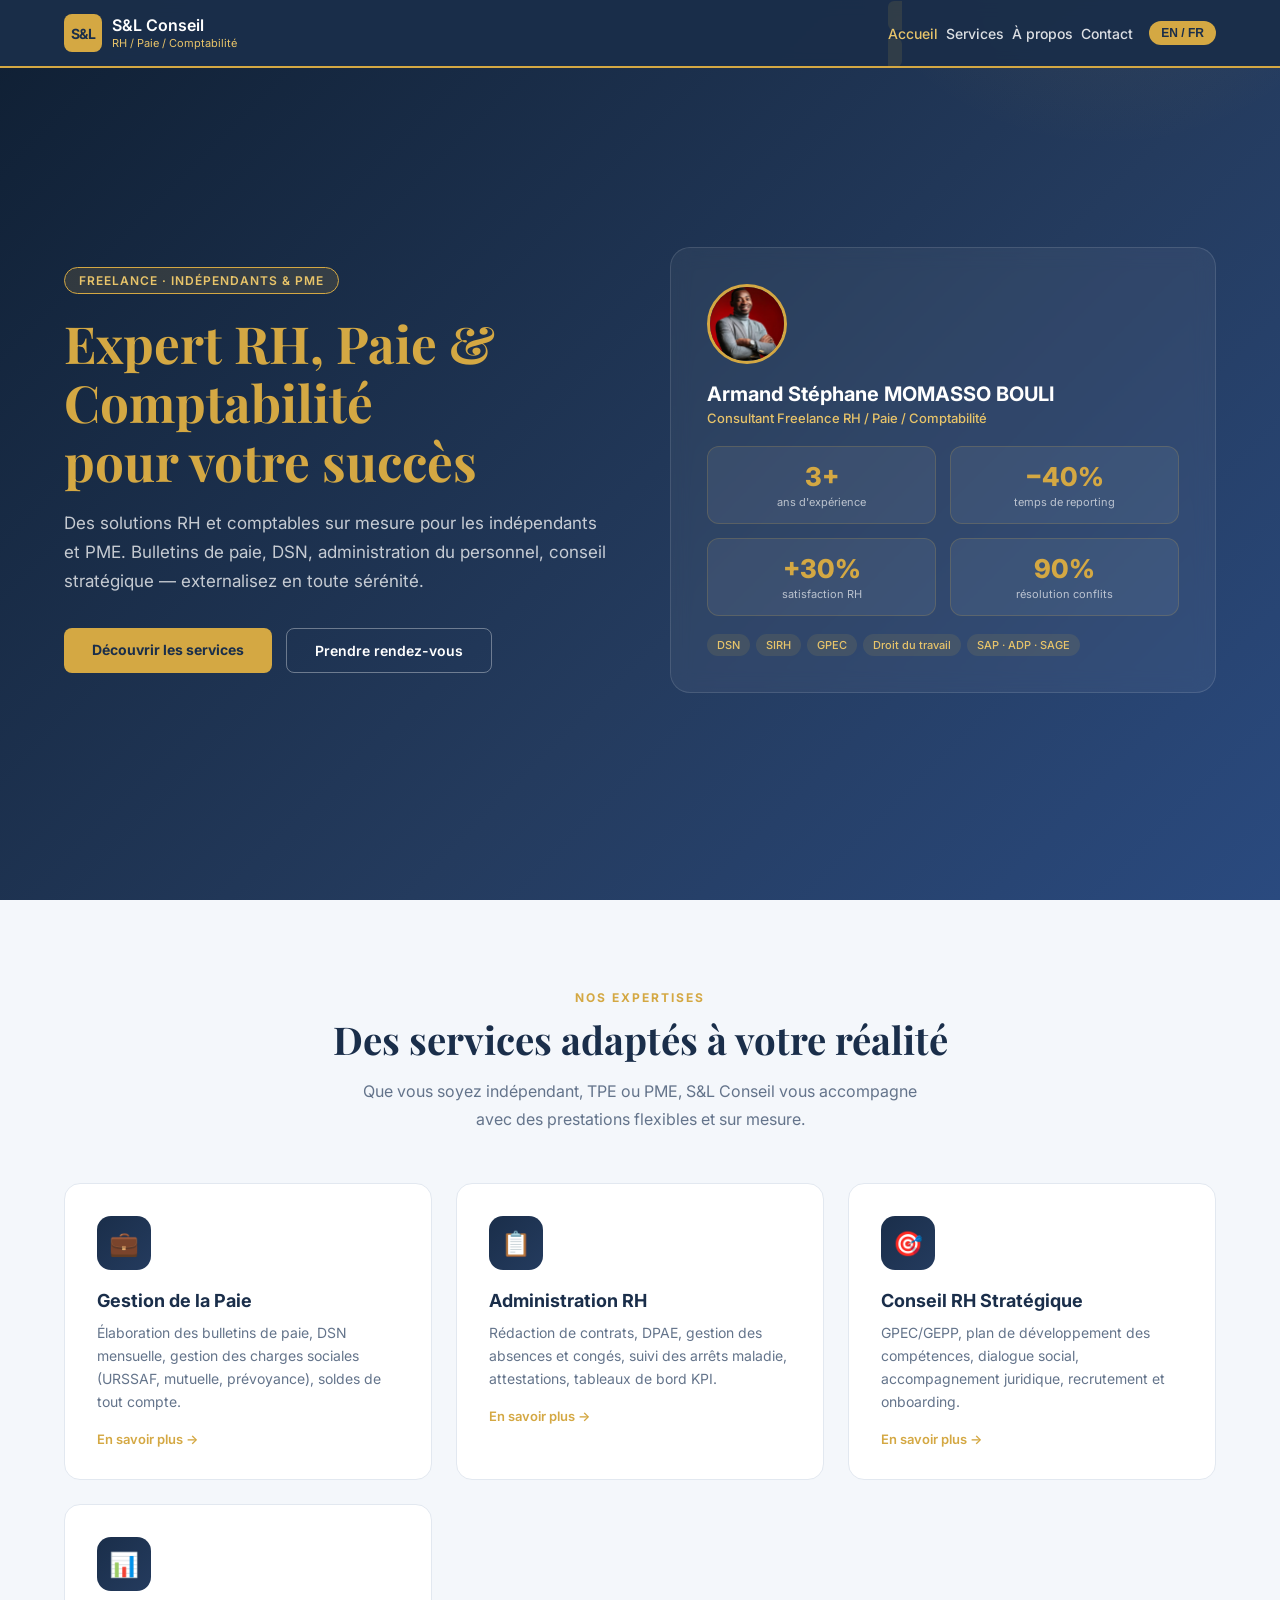
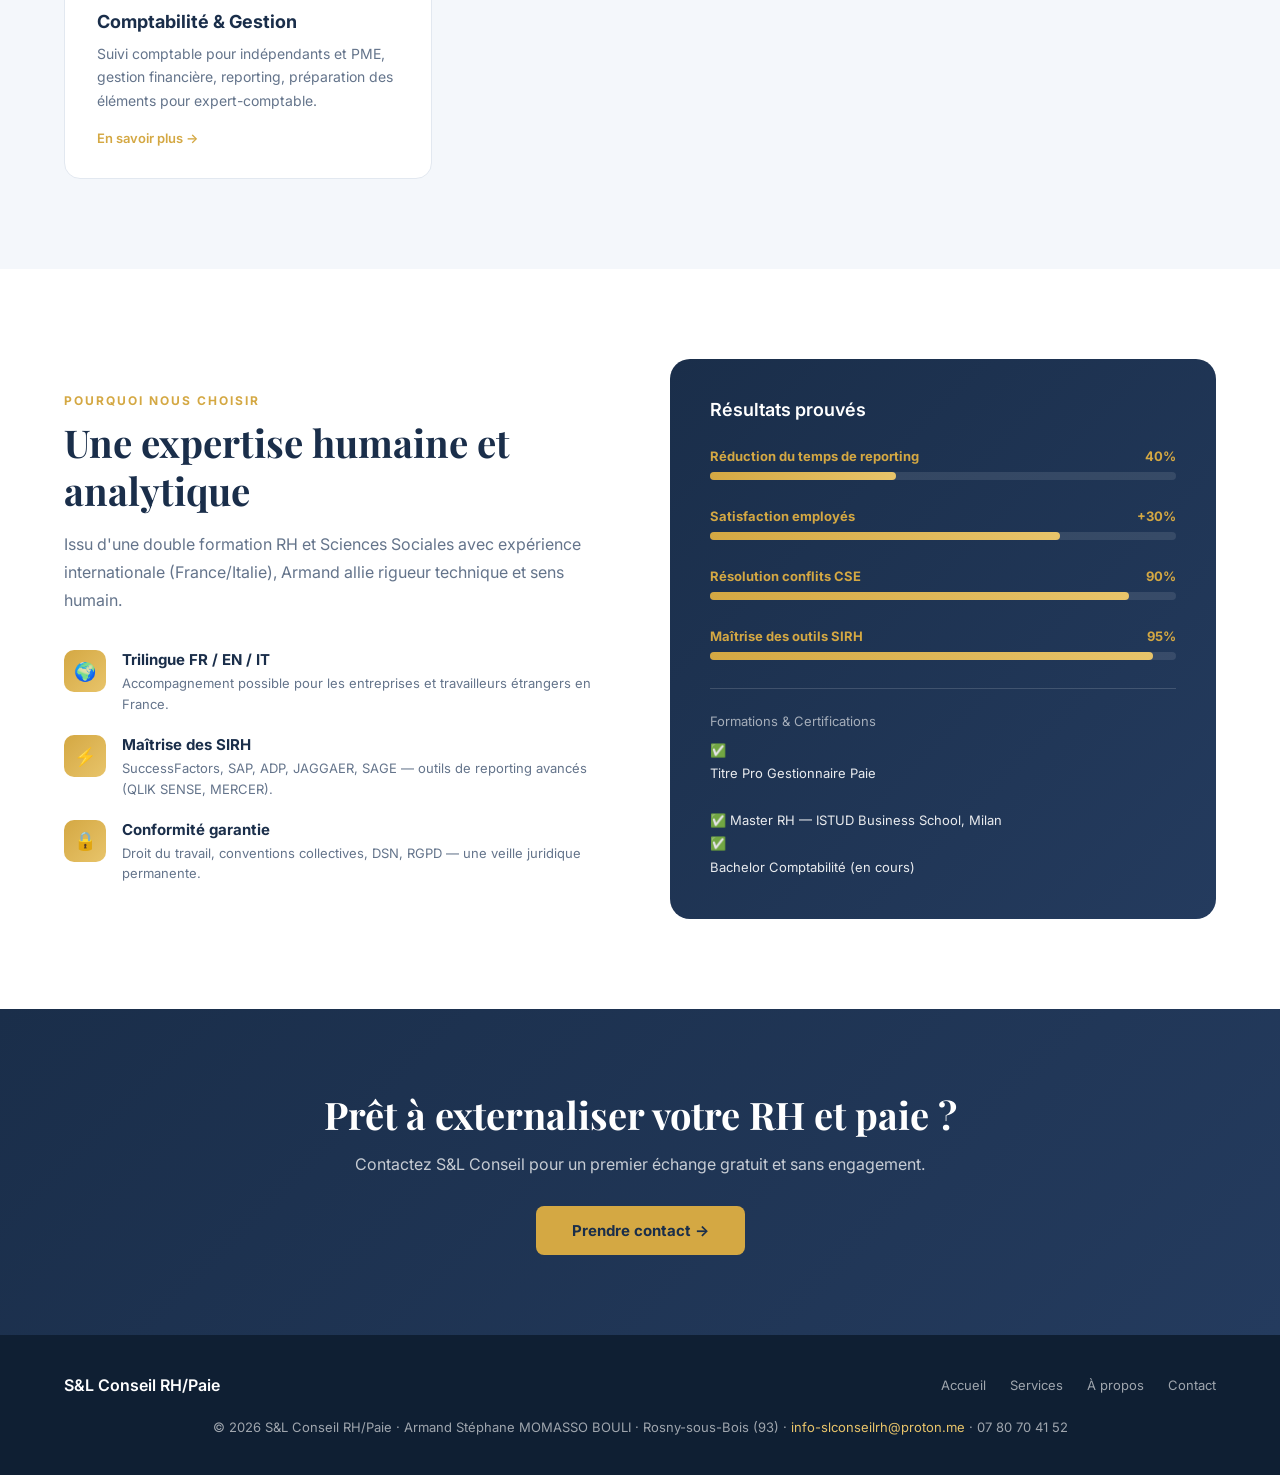
==== index.html @ 19cf4765 "✅ Vérification Google Search Console ajoutée" ====
<!DOCTYPE html>
<html lang="fr">
<head>
  <meta charset="UTF-8" />
  <meta name="viewport" content="width=device-width, initial-scale=1.0" />
  <title>S&L Conseil RH/Paie – Freelance RH, Paie & Comptabilité | Île-de-France</title>
  <meta name="description" content="Consultant freelance RH, Paie et Comptabilité pour indépendants et PME en Île-de-France. Gestion de la paie, DSN, administration RH, conseil stratégique. Armand Stéphane MOMASSO BOULI." />
  <meta name="keywords" content="consultant RH freelance, gestion paie, DSN, URSSAF, administration RH, PME, indépendants, Île-de-France, Rosny-sous-Bois, SIRH, comptabilité" />
  <meta name="author" content="Armand Stéphane MOMASSO BOULI" />
    <meta name="google-site-verification" content="6OkVMW998DL7Skp7Ol39t3DmgtOdneUFL4Z6uISbE0w" />
  <meta name="robots" content="index, follow" />
  <link rel="canonical" href="https://sl-conseil-rh-paie.vercel.app/index.html" />
  <!-- Open Graph -->
  <meta property="og:title" content="S&L Conseil RH/Paie – Freelance RH, Paie & Comptabilité" />
  <meta property="og:description" content="Consultant freelance spécialisé en RH, Paie et Comptabilité pour indépendants et PME en Île-de-France." />
  <meta property="og:type" content="website" />
  <meta property="og:url" content="https://sl-conseil-rh-paie.vercel.app/index.html" />
  <meta property="og:locale" content="fr_FR" />
  <link rel="icon" type="image/svg+xml" href="[data-uri]" />
  <link rel="shortcut icon" href="[data-uri]" />
  <link rel="preconnect" href="https://fonts.googleapis.com" />
  <link href="https://fonts.googleapis.com/css2?family=Inter:wght@300;400;500;600;700&family=Playfair+Display:wght@700&display=swap" rel="stylesheet" />
  <style>
    :root {
      --navy:   #1a2e4a;
      --navy2:  #243b5e;
      --gold:   #d4a843;
      --gold2:  #e8c46a;
      --white:  #ffffff;
      --light:  #f4f7fb;
      --gray:   #64748b;
      --dark:   #0f1f33;
    }
    * { margin: 0; padding: 0; box-sizing: border-box; }
    body { font-family: 'Inter', sans-serif; color: var(--dark); background: var(--white); }

    /* ── NAV ── */
    nav {
      position: fixed; top: 0; width: 100%; z-index: 100;
      background: rgba(26,46,74,0.97); backdrop-filter: blur(8px);
      display: flex; align-items: center; justify-content: space-between;
      padding: 0 5%; height: 68px;
      border-bottom: 2px solid var(--gold);
    }
    .logo { display: flex; align-items: center; gap: 10px; text-decoration: none; }
    .logo-icon {
      width: 38px; height: 38px; background: var(--gold);
      border-radius: 8px; display: flex; align-items: center; justify-content: center;
      font-weight: 700; font-size: 14px; color: var(--navy); letter-spacing: -0.5px;
    }
    .logo-text { color: var(--white); font-size: 16px; font-weight: 600; line-height: 1.2; }
    .logo-sub  { color: var(--gold2); font-size: 11px; font-weight: 400; }
    nav ul { list-style: none; display: flex; gap: 8px; align-items: center; }
    nav ul a {
      color: rgba(255,255,255,0.85); text-decoration: none;
      font-size: 14px; font-weight: 500; padding: 6px 14px; border-radius: 6px;
      transition: all 0.2s;
    }
    nav ul a:hover, nav ul a.active { color: var(--gold2); background: rgba(212,168,67,0.12); }
    .lang-btn {
      background: var(--gold); color: var(--navy); border: none;
      padding: 5px 12px; border-radius: 20px; font-size: 12px; font-weight: 700;
      cursor: pointer; margin-left: 8px; transition: background 0.2s;
    }
    .lang-btn:hover { background: var(--gold2); }

    /* ── HERO ── */
    .hero {
      min-height: 100vh;
      background: linear-gradient(135deg, var(--dark) 0%, var(--navy2) 60%, #2a4a7f 100%);
      display: flex; align-items: center; padding: 100px 5% 60px;
      position: relative; overflow: hidden;
    }
    .hero::before {
      content: ''; position: absolute; top: -50%; right: -10%;
      width: 600px; height: 600px;
      background: radial-gradient(circle, rgba(212,168,67,0.12) 0%, transparent 70%);
      border-radius: 50%;
    }
    .hero-inner { max-width: 1200px; margin: 0 auto; width: 100%; display: grid; grid-template-columns: 1fr 1fr; gap: 60px; align-items: center; }
    .hero-badge {
      display: inline-block; background: rgba(212,168,67,0.15); border: 1px solid var(--gold);
      color: var(--gold2); padding: 5px 14px; border-radius: 20px; font-size: 12px;
      font-weight: 600; letter-spacing: 1px; text-transform: uppercase; margin-bottom: 20px;
    }
    .hero h1 {
      font-family: 'Playfair Display', serif; font-size: clamp(36px, 4vw, 54px);
      color: var(--white); line-height: 1.15; margin-bottom: 18px;
    }
    .hero h1 span { color: var(--gold); }
    .hero-sub { color: rgba(255,255,255,0.75); font-size: 17px; line-height: 1.7; margin-bottom: 32px; }
    .hero-cta { display: flex; gap: 14px; flex-wrap: wrap; }
    .btn-primary {
      background: var(--gold); color: var(--navy); padding: 13px 28px;
      border-radius: 8px; font-weight: 700; font-size: 14px; text-decoration: none;
      transition: all 0.2s; display: inline-block;
    }
    .btn-primary:hover { background: var(--gold2); transform: translateY(-2px); box-shadow: 0 8px 24px rgba(212,168,67,0.35); }
    .btn-outline {
      background: transparent; color: var(--white); padding: 13px 28px;
      border-radius: 8px; font-weight: 600; font-size: 14px; text-decoration: none;
      border: 1.5px solid rgba(255,255,255,0.35); transition: all 0.2s; display: inline-block;
    }
    .btn-outline:hover { border-color: var(--gold2); color: var(--gold2); }

    /* hero card */
    .hero-card {
      background: rgba(255,255,255,0.05); border: 1px solid rgba(255,255,255,0.12);
      border-radius: 20px; padding: 36px; backdrop-filter: blur(10px);
    }
    .hc-avatar {
      width: 80px; height: 80px; background: var(--gold); border-radius: 50%;
      display: flex; align-items: center; justify-content: center;
      font-size: 28px; font-weight: 800; color: var(--navy); margin-bottom: 18px;
    }
    .hc-name { color: var(--white); font-size: 20px; font-weight: 700; margin-bottom: 4px; }
    .hc-title { color: var(--gold2); font-size: 13px; font-weight: 500; margin-bottom: 20px; }
    .hc-stats { display: grid; grid-template-columns: 1fr 1fr; gap: 14px; }
    .stat {
      background: rgba(255,255,255,0.06); border-radius: 12px; padding: 14px;
      text-align: center; border: 1px solid rgba(212,168,67,0.2);
    }
    .stat-num { color: var(--gold); font-size: 26px; font-weight: 800; }
    .stat-label { color: rgba(255,255,255,0.65); font-size: 11px; margin-top: 3px; }
    .hc-tags { display: flex; flex-wrap: wrap; gap: 6px; margin-top: 18px; }
    .tag {
      background: rgba(212,168,67,0.12); color: var(--gold2);
      padding: 4px 10px; border-radius: 12px; font-size: 11px; font-weight: 500;
    }

    /* ── SECTION TEMPLATE ── */
    section { padding: 90px 5%; }
    .section-inner { max-width: 1200px; margin: 0 auto; }
    .section-label {
      color: var(--gold); font-size: 12px; font-weight: 700; letter-spacing: 2px;
      text-transform: uppercase; margin-bottom: 10px;
    }
    .section-title {
      font-family: 'Playfair Display', serif; font-size: clamp(28px, 3vw, 40px);
      color: var(--navy); margin-bottom: 16px; line-height: 1.25;
    }
    .section-desc { color: var(--gray); font-size: 16px; line-height: 1.75; max-width: 580px; }

    /* ── SERVICES PREVIEW ── */
    .services-section { background: var(--light); }
    .services-grid { display: grid; grid-template-columns: repeat(auto-fit, minmax(280px, 1fr)); gap: 24px; margin-top: 50px; }
    .service-card {
      background: var(--white); border-radius: 16px; padding: 32px;
      border: 1px solid #e2e8f0; transition: all 0.3s;
      position: relative; overflow: hidden;
    }
    .service-card::before {
      content: ''; position: absolute; top: 0; left: 0; right: 0; height: 4px;
      background: linear-gradient(90deg, var(--gold), var(--gold2));
      transform: scaleX(0); transform-origin: left; transition: transform 0.3s;
    }
    .service-card:hover { transform: translateY(-6px); box-shadow: 0 20px 48px rgba(26,46,74,0.12); }
    .service-card:hover::before { transform: scaleX(1); }
    .sc-icon {
      width: 54px; height: 54px; background: linear-gradient(135deg, var(--navy), var(--navy2));
      border-radius: 14px; display: flex; align-items: center; justify-content: center;
      font-size: 24px; margin-bottom: 20px;
    }
    .sc-title { font-size: 18px; font-weight: 700; color: var(--navy); margin-bottom: 10px; }
    .sc-desc { color: var(--gray); font-size: 14px; line-height: 1.65; margin-bottom: 18px; }
    .sc-link { color: var(--gold); font-size: 13px; font-weight: 600; text-decoration: none; }
    .sc-link:hover { color: var(--navy); }

    /* ── WHY US ── */
    .why-grid { display: grid; grid-template-columns: 1fr 1fr; gap: 60px; align-items: center; margin-top: 0; }
    .why-list { margin-top: 36px; display: flex; flex-direction: column; gap: 20px; }
    .why-item { display: flex; gap: 16px; align-items: flex-start; }
    .why-icon {
      width: 42px; height: 42px; flex-shrink: 0;
      background: linear-gradient(135deg, var(--gold), var(--gold2));
      border-radius: 10px; display: flex; align-items: center; justify-content: center;
      font-size: 18px;
    }
    .why-text h4 { font-size: 15px; font-weight: 700; color: var(--navy); margin-bottom: 4px; }
    .why-text p  { font-size: 13px; color: var(--gray); line-height: 1.6; }
    .why-visual {
      background: linear-gradient(135deg, var(--navy) 0%, var(--navy2) 100%);
      border-radius: 20px; padding: 40px; color: white;
    }
    .metric { margin-bottom: 28px; }
    .metric-bar-wrap { background: rgba(255,255,255,0.1); border-radius: 8px; height: 8px; margin-top: 8px; }
    .metric-bar { height: 8px; border-radius: 8px; background: linear-gradient(90deg, var(--gold), var(--gold2)); }
    .metric-label { font-size: 13px; color: rgba(255,255,255,0.75); display: flex; justify-content: space-between; margin-bottom: 4px; }
    .metric-label span { color: var(--gold); font-weight: 700; }

    /* ── CTA BAND ── */
    .cta-band {
      background: linear-gradient(135deg, var(--navy), var(--navy2));
      text-align: center; padding: 80px 5%;
    }
    .cta-band h2 { font-family: 'Playfair Display', serif; font-size: clamp(26px,3vw,38px); color: var(--white); margin-bottom: 14px; }
    .cta-band p  { color: rgba(255,255,255,0.75); font-size: 16px; margin-bottom: 32px; }

    /* ── FOOTER ── */
    footer {
      background: var(--dark); color: rgba(255,255,255,0.6);
      padding: 40px 5%; text-align: center; font-size: 13px;
    }
    footer a { color: var(--gold2); text-decoration: none; }
    .footer-top { display: flex; justify-content: space-between; align-items: center; flex-wrap: wrap; gap: 16px; margin-bottom: 24px; }
    .footer-links { display: flex; gap: 24px; }
    .footer-links a { color: rgba(255,255,255,0.6); text-decoration: none; transition: color 0.2s; }
    .footer-links a:hover { color: var(--gold2); }

    /* ── LANG SWITCH ── */
    [data-fr], [data-en] { transition: opacity 0.2s; }
    body.en [data-fr] { display: none; }
    body.fr [data-en] { display: none; }
    body.en [data-en] { display: block; }
    body.fr [data-fr] { display: block; }
    .inline-fr, .inline-en { display: inline; }
    body.en .inline-fr { display: none; }
    body.fr .inline-en { display: none; }

    @media (max-width: 768px) {
      .hero-inner { grid-template-columns: 1fr; gap: 40px; }
      .why-grid  { grid-template-columns: 1fr; }
      nav ul     { gap: 2px; }
      nav ul a   { font-size: 12px; padding: 5px 8px; }
    }
  </style>
</head>
<body class="fr">

<!-- NAV -->
<nav>
  <a href="index.html" class="logo">
    <div class="logo-icon">S&L</div>
    <div>
      <div class="logo-text">S&L Conseil</div>
      <div class="logo-sub">RH / Paie / Comptabilité</div>
    </div>
  </a>
  <ul>
    <li><a href="index.html" class="active"><span data-fr>Accueil</span><span data-en>Home</span></a></li>
    <li><a href="services.html"><span data-fr>Services</span><span data-en>Services</span></a></li>
    <li><a href="a-propos.html"><span data-fr>À propos</span><span data-en>About</span></a></li>
    <li><a href="contact.html"><span data-fr>Contact</span><span data-en>Contact</span></a></li>
    <li><button class="lang-btn" onclick="toggleLang()">EN / FR</button></li>
  </ul>
</nav>

<!-- HERO -->
<section class="hero">
  <div class="hero-inner">
    <div class="hero-content">
      <div class="hero-badge">
        <span data-fr>Freelance · Indépendants & PME</span>
        <span data-en>Freelance · Independents & SMEs</span>
      </div>
      <h1>
        <span data-fr>Expert RH, Paie &<br/><span style="color:var(--gold)">Comptabilité</span><br/>pour votre succès</span>
        <span data-en>HR, Payroll &<br/><span style="color:var(--gold)">Accounting</span><br/>Expert for your success</span>
      </h1>
      <p class="hero-sub">
        <span data-fr>Des solutions RH et comptables sur mesure pour les indépendants et PME. Bulletins de paie, DSN, administration du personnel, conseil stratégique — externalisez en toute sérénité.</span>
        <span data-en>Tailored HR and accounting solutions for independents and SMEs. Payslips, DSN, HR administration, strategic advice — outsource with complete peace of mind.</span>
      </p>
      <div class="hero-cta">
        <a href="services.html" class="btn-primary">
          <span data-fr>Découvrir les services</span>
          <span data-en>Explore services</span>
        </a>
        <a href="contact.html" class="btn-outline">
          <span data-fr>Prendre rendez-vous</span>
          <span data-en>Book a consultation</span>
        </a>
      </div>
    </div>
    <div>
      <div class="hero-card">
        <img src="[data-uri]" alt="Armand Stéphane MOMASSO BOULI" style="width:80px;height:80px;border-radius:50%;object-fit:cover;object-position:top;border:3px solid var(--gold);margin-bottom:18px;display:block;" />
        <div class="hc-name">Armand Stéphane MOMASSO BOULI</div>
        <div class="hc-title">
          <span data-fr>Consultant Freelance RH / Paie / Comptabilité</span>
          <span data-en>Freelance HR / Payroll / Accounting Consultant</span>
        </div>
        <div class="hc-stats">
          <div class="stat">
            <div class="stat-num">3+</div>
            <div class="stat-label"><span data-fr>ans d'expérience</span><span data-en>years experience</span></div>
          </div>
          <div class="stat">
            <div class="stat-num">−40%</div>
            <div class="stat-label"><span data-fr>temps de reporting</span><span data-en>reporting time</span></div>
          </div>
          <div class="stat">
            <div class="stat-num">+30%</div>
            <div class="stat-label"><span data-fr>satisfaction RH</span><span data-en>HR satisfaction</span></div>
          </div>
          <div class="stat">
            <div class="stat-num">90%</div>
            <div class="stat-label"><span data-fr>résolution conflits</span><span data-en>conflict resolution</span></div>
          </div>
        </div>
        <div class="hc-tags">
          <span class="tag">DSN</span>
          <span class="tag">SIRH</span>
          <span class="tag">GPEC</span>
          <span class="tag">Droit du travail</span>
          <span class="tag">SAP · ADP · SAGE</span>
        </div>
      </div>
    </div>
  </div>
</section>

<!-- SERVICES PREVIEW -->
<section class="services-section">
  <div class="section-inner">
    <div style="text-align:center; margin-bottom: 50px;">
      <div class="section-label">
        <span data-fr>Nos expertises</span><span data-en>Our expertise</span>
      </div>
      <h2 class="section-title" style="margin: 0 auto;">
        <span data-fr>Des services adaptés à votre réalité</span>
        <span data-en>Services tailored to your reality</span>
      </h2>
      <p class="section-desc" style="margin: 14px auto 0;">
        <span data-fr>Que vous soyez indépendant, TPE ou PME, S&L Conseil vous accompagne avec des prestations flexibles et sur mesure.</span>
        <span data-en>Whether you're self-employed, a micro-business or SME, S&L Conseil supports you with flexible, tailored services.</span>
      </p>
    </div>
    <div class="services-grid">
      <div class="service-card">
        <div class="sc-icon">💼</div>
        <div class="sc-title"><span data-fr>Gestion de la Paie</span><span data-en>Payroll Management</span></div>
        <p class="sc-desc">
          <span data-fr>Élaboration des bulletins de paie, DSN mensuelle, gestion des charges sociales (URSSAF, mutuelle, prévoyance), soldes de tout compte.</span>
          <span data-en>Payslip preparation, monthly DSN, social charges management (URSSAF, health, provident), final account settlements.</span>
        </p>
        <a href="services.html" class="sc-link"><span data-fr>En savoir plus →</span><span data-en>Learn more →</span></a>
      </div>
      <div class="service-card">
        <div class="sc-icon">📋</div>
        <div class="sc-title"><span data-fr>Administration RH</span><span data-en>HR Administration</span></div>
        <p class="sc-desc">
          <span data-fr>Rédaction de contrats, DPAE, gestion des absences et congés, suivi des arrêts maladie, attestations, tableaux de bord KPI.</span>
          <span data-en>Contract drafting, DPAE, absence and leave management, sick leave tracking, certificates, KPI dashboards.</span>
        </p>
        <a href="services.html" class="sc-link"><span data-fr>En savoir plus →</span><span data-en>Learn more →</span></a>
      </div>
      <div class="service-card">
        <div class="sc-icon">🎯</div>
        <div class="sc-title"><span data-fr>Conseil RH Stratégique</span><span data-en>Strategic HR Consulting</span></div>
        <p class="sc-desc">
          <span data-fr>GPEC/GEPP, plan de développement des compétences, dialogue social, accompagnement juridique, recrutement et onboarding.</span>
          <span data-en>GPEC/GEPP, skills development plan, social dialogue, legal support, recruitment and onboarding.</span>
        </p>
        <a href="services.html" class="sc-link"><span data-fr>En savoir plus →</span><span data-en>Learn more →</span></a>
      </div>
      <div class="service-card">
        <div class="sc-icon">📊</div>
        <div class="sc-title"><span data-fr>Comptabilité & Gestion</span><span data-en>Accounting & Finance</span></div>
        <p class="sc-desc">
          <span data-fr>Suivi comptable pour indépendants et PME, gestion financière, reporting, préparation des éléments pour expert-comptable.</span>
          <span data-en>Accounting support for independents and SMEs, financial management, reporting, preparation for chartered accountants.</span>
        </p>
        <a href="services.html" class="sc-link"><span data-fr>En savoir plus →</span><span data-en>Learn more →</span></a>
      </div>
    </div>
  </div>
</section>

<!-- WHY US -->
<section>
  <div class="section-inner">
    <div class="why-grid">
      <div>
        <div class="section-label">
          <span data-fr>Pourquoi nous choisir</span><span data-en>Why choose us</span>
        </div>
        <h2 class="section-title">
          <span data-fr>Une expertise humaine et analytique</span>
          <span data-en>Human and analytical expertise</span>
        </h2>
        <p class="section-desc">
          <span data-fr>Issu d'une double formation RH et Sciences Sociales avec expérience internationale (France/Italie), Armand allie rigueur technique et sens humain.</span>
          <span data-en>With dual HR and Social Sciences training and international experience (France/Italy), Armand combines technical rigor with a human-centred approach.</span>
        </p>
        <div class="why-list">
          <div class="why-item">
            <div class="why-icon">🌍</div>
            <div class="why-text">
              <h4><span data-fr>Trilingue FR / EN / IT</span><span data-en>Trilingual FR / EN / IT</span></h4>
              <p><span data-fr>Accompagnement possible pour les entreprises et travailleurs étrangers en France.</span><span data-en>Support available for foreign companies and workers in France.</span></p>
            </div>
          </div>
          <div class="why-item">
            <div class="why-icon">⚡</div>
            <div class="why-text">
              <h4><span data-fr>Maîtrise des SIRH</span><span data-en>HRIS Expertise</span></h4>
              <p><span data-fr>SuccessFactors, SAP, ADP, JAGGAER, SAGE — outils de reporting avancés (QLIK SENSE, MERCER).</span><span data-en>SuccessFactors, SAP, ADP, JAGGAER, SAGE — advanced reporting tools (QLIK SENSE, MERCER).</span></p>
            </div>
          </div>
          <div class="why-item">
            <div class="why-icon">🔒</div>
            <div class="why-text">
              <h4><span data-fr>Conformité garantie</span><span data-en>Guaranteed compliance</span></h4>
              <p><span data-fr>Droit du travail, conventions collectives, DSN, RGPD — une veille juridique permanente.</span><span data-en>Labour law, collective agreements, DSN, GDPR — ongoing legal monitoring.</span></p>
            </div>
          </div>
        </div>
      </div>
      <div class="why-visual">
        <h3 style="font-size:18px; margin-bottom:28px; font-weight:600;">
          <span data-fr>Résultats prouvés</span><span data-en>Proven results</span>
        </h3>
        <div class="metric">
          <div class="metric-label">
            <span data-fr>Réduction du temps de reporting</span><span data-en>Reporting time reduction</span>
            <span>40%</span>
          </div>
          <div class="metric-bar-wrap"><div class="metric-bar" style="width:40%"></div></div>
        </div>
        <div class="metric">
          <div class="metric-label">
            <span data-fr>Satisfaction employés</span><span data-en>Employee satisfaction</span>
            <span>+30%</span>
          </div>
          <div class="metric-bar-wrap"><div class="metric-bar" style="width:75%"></div></div>
        </div>
        <div class="metric">
          <div class="metric-label">
            <span data-fr>Résolution conflits CSE</span><span data-en>CSE conflict resolution</span>
            <span>90%</span>
          </div>
          <div class="metric-bar-wrap"><div class="metric-bar" style="width:90%"></div></div>
        </div>
        <div class="metric">
          <div class="metric-label">
            <span data-fr>Maîtrise des outils SIRH</span><span data-en>HRIS tools proficiency</span>
            <span>95%</span>
          </div>
          <div class="metric-bar-wrap"><div class="metric-bar" style="width:95%"></div></div>
        </div>
        <div style="margin-top:28px; padding-top:24px; border-top: 1px solid rgba(255,255,255,0.15);">
          <div style="font-size:13px; color:rgba(255,255,255,0.6); margin-bottom:10px;">
            <span data-fr>Formations & Certifications</span><span data-en>Education & Certifications</span>
          </div>
          <div style="font-size:13px; color:rgba(255,255,255,0.9); line-height:1.8;">
            ✅ <span data-fr>Titre Pro Gestionnaire Paie</span><span data-en>Payroll Manager Professional Title</span><br/>
            ✅ Master RH — ISTUD Business School, Milan<br/>
            ✅ <span data-fr>Bachelor Comptabilité (en cours)</span><span data-en>Accounting Bachelor (in progress)</span>
          </div>
        </div>
      </div>
    </div>
  </div>
</section>

<!-- CTA BAND -->
<div class="cta-band">
  <div class="section-inner" style="padding:0;">
    <h2>
      <span data-fr>Prêt à externaliser votre RH et paie ?</span>
      <span data-en>Ready to outsource your HR and payroll?</span>
    </h2>
    <p>
      <span data-fr>Contactez S&L Conseil pour un premier échange gratuit et sans engagement.</span>
      <span data-en>Contact S&L Conseil for a free, no-commitment initial consultation.</span>
    </p>
    <a href="contact.html" class="btn-primary" style="font-size:15px; padding:15px 36px;">
      <span data-fr>Prendre contact →</span>
      <span data-en>Get in touch →</span>
    </a>
  </div>
</div>

<!-- FOOTER -->
<footer>
  <div class="section-inner">
    <div class="footer-top">
      <div style="color:var(--white); font-weight:600; font-size:16px;">S&L Conseil RH/Paie</div>
      <div class="footer-links">
        <a href="index.html"><span data-fr>Accueil</span><span data-en>Home</span></a>
        <a href="services.html">Services</a>
        <a href="a-propos.html"><span data-fr>À propos</span><span data-en>About</span></a>
        <a href="contact.html">Contact</a>
      </div>
    </div>
    <div>
      © 2026 S&L Conseil RH/Paie · Armand Stéphane MOMASSO BOULI · Rosny-sous-Bois (93) ·
      <a href="mailto:info-slconseilrh@proton.me">info-slconseilrh@proton.me</a> · 07 80 70 41 52
    </div>
  </div>
</footer>

<script>
  function toggleLang() {
    document.body.classList.toggle('en');
    document.body.classList.toggle('fr');
  }
  // ensure inline span visibility
  document.querySelectorAll('[data-fr],[data-en]').forEach(el => {
    el.style.display = '';
  });
</script>
</body>
</html>
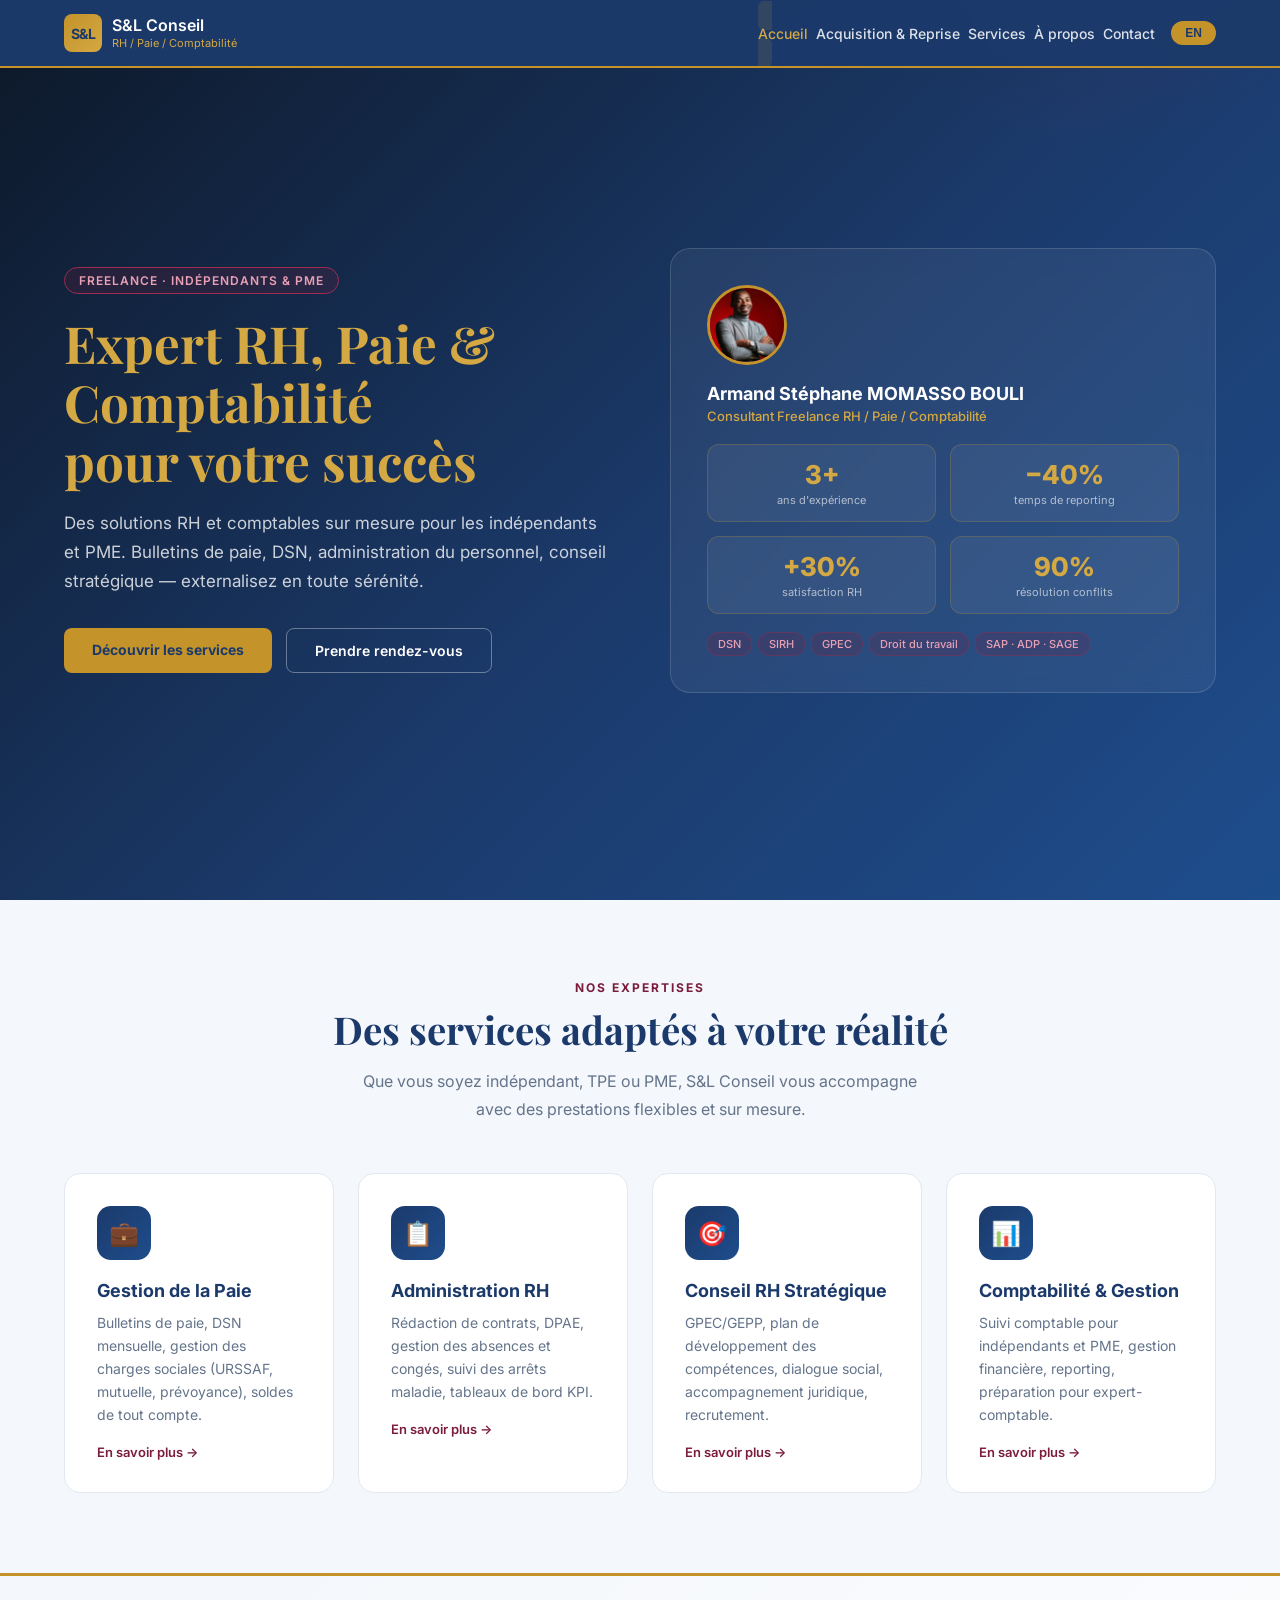
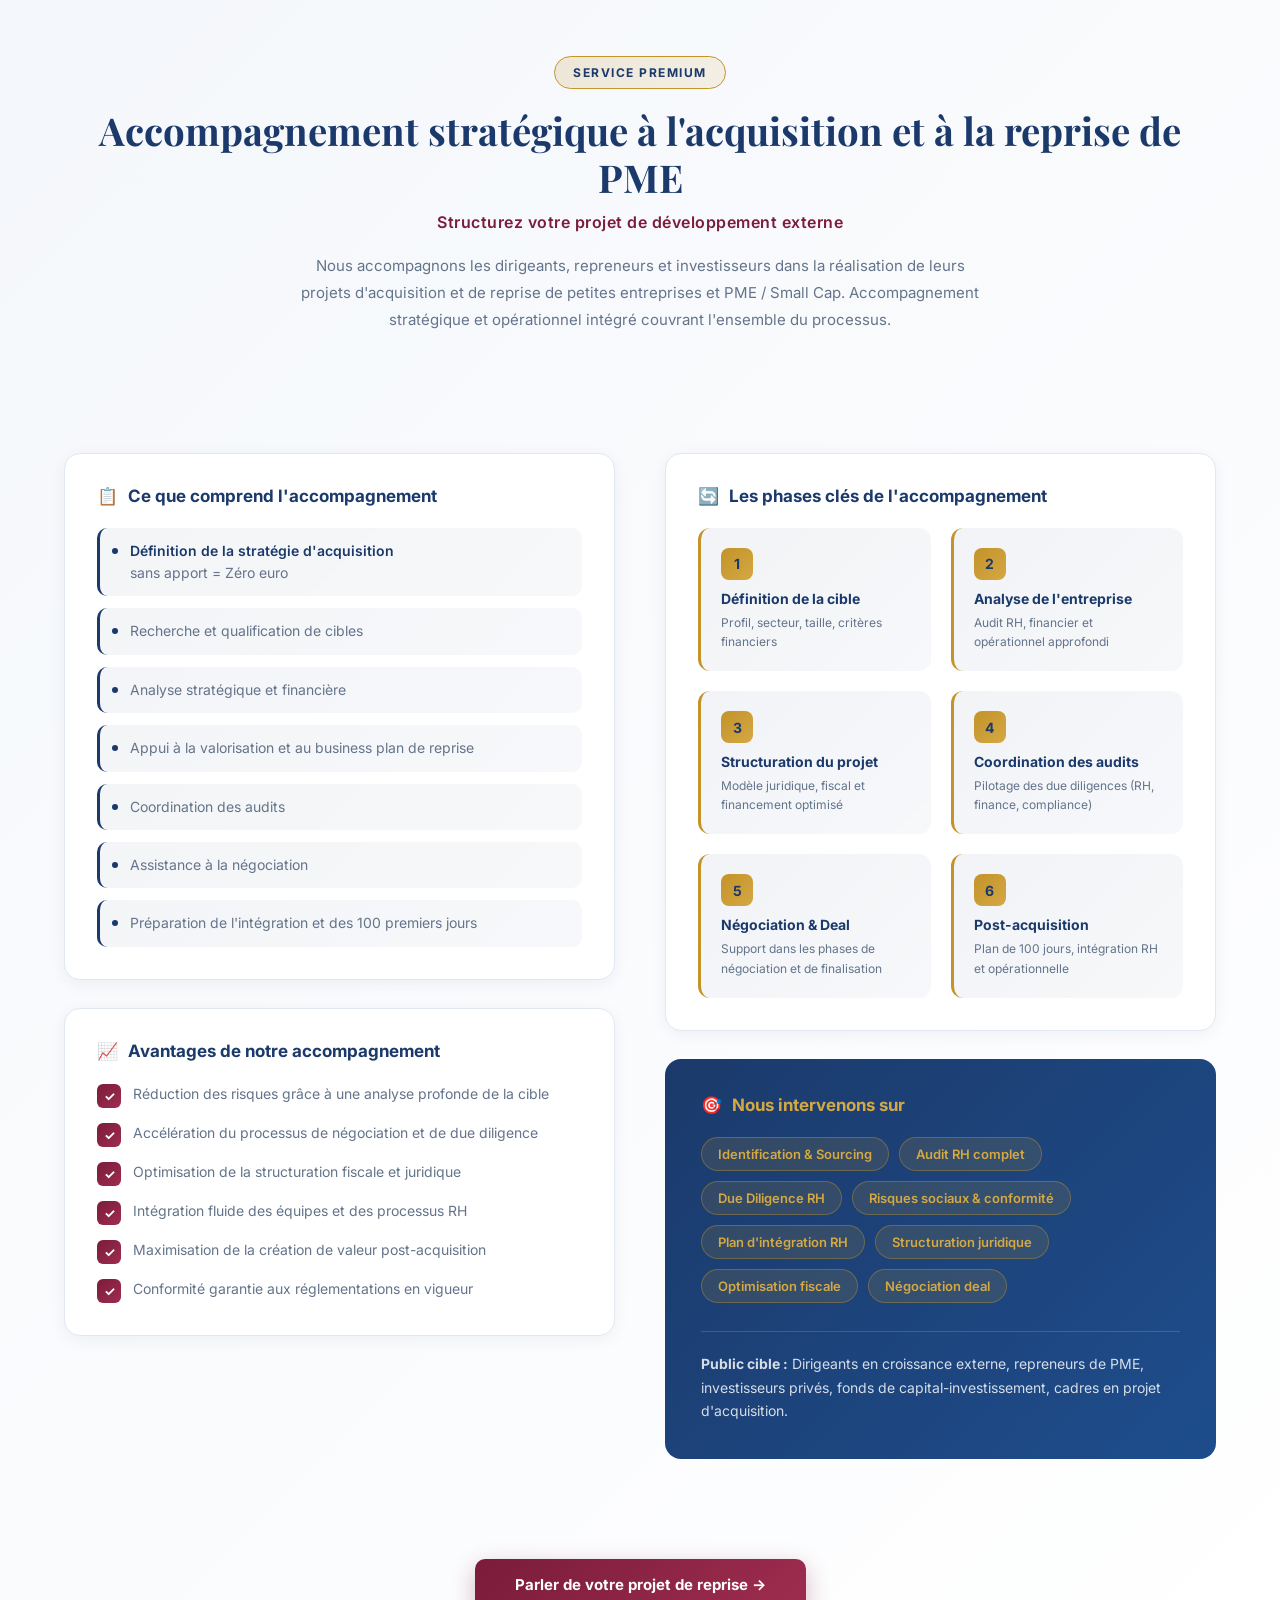
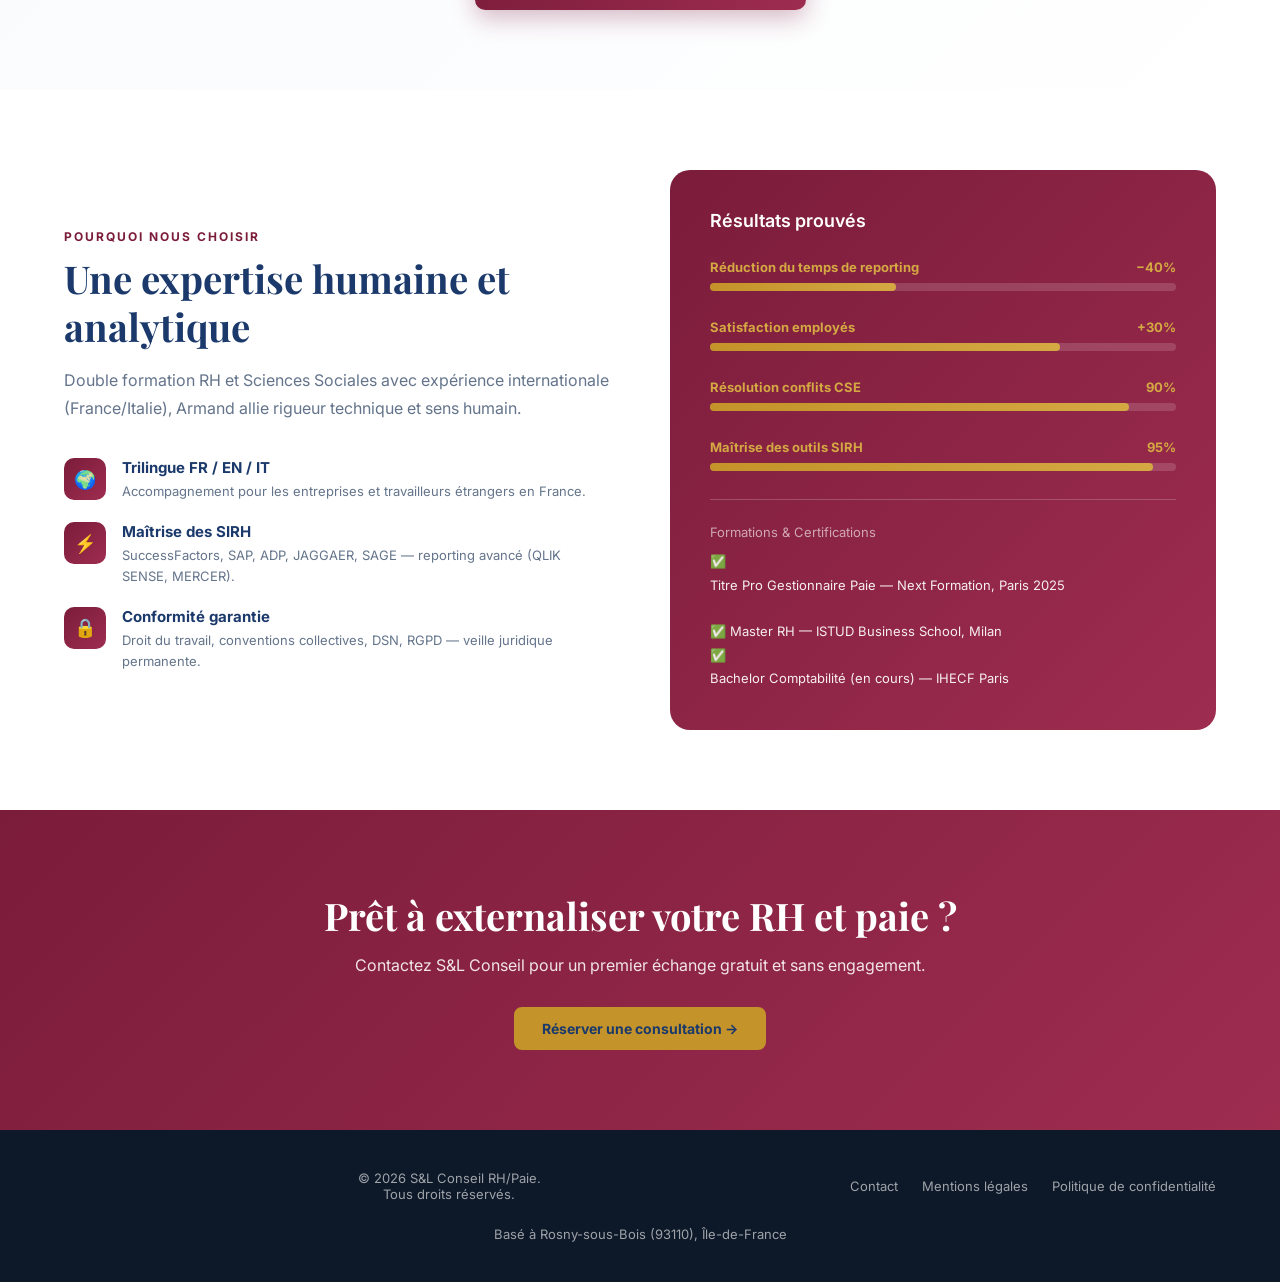
==== commit f6954a4b: "Refonte complète : palette bleu/bordeaux/or, architecture CSS/JS partagée - Nouvelle palette profess" ====
--- a/index.html
+++ b/index.html
@@ -4,146 +4,121 @@
   <meta charset="UTF-8" />
   <meta name="viewport" content="width=device-width, initial-scale=1.0" />
   <title>S&L Conseil RH/Paie – Freelance RH, Paie & Comptabilité | Île-de-France</title>
-  <meta name="description" content="Consultant freelance RH, Paie et Comptabilité pour indépendants et PME en Île-de-France. Gestion de la paie, DSN, administration RH, conseil stratégique. Armand Stéphane MOMASSO BOULI." />
+  <meta name="description" content="Consultant freelance RH, Paie et Comptabilité pour indépendants et PME en Île-de-France. Gestion de la paie, DSN, administration RH, conseil stratégique." />
   <meta name="keywords" content="consultant RH freelance, gestion paie, DSN, URSSAF, administration RH, PME, indépendants, Île-de-France, Rosny-sous-Bois, SIRH, comptabilité" />
   <meta name="author" content="Armand Stéphane MOMASSO BOULI" />
-    <meta name="google-site-verification" content="6OkVMW998DL7Skp7Ol39t3DmgtOdneUFL4Z6uISbE0w" />
+  <meta name="google-site-verification" content="6OkVMW998DL7Skp7Ol39t3DmgtOdneUFL4Z6uISbE0w" />
   <meta name="robots" content="index, follow" />
-  <link rel="canonical" href="https://sl-conseil-rh-paie.vercel.app/index.html" />
+  <link rel="canonical" href="https://sl-conseil-rh-paie.vercel.app/" />
   <!-- Open Graph -->
   <meta property="og:title" content="S&L Conseil RH/Paie – Freelance RH, Paie & Comptabilité" />
   <meta property="og:description" content="Consultant freelance spécialisé en RH, Paie et Comptabilité pour indépendants et PME en Île-de-France." />
   <meta property="og:type" content="website" />
-  <meta property="og:url" content="https://sl-conseil-rh-paie.vercel.app/index.html" />
+  <meta property="og:url" content="https://sl-conseil-rh-paie.vercel.app/" />
+  <meta property="og:image" content="https://sl-conseil-rh-paie.vercel.app/armand.jpg" />
   <meta property="og:locale" content="fr_FR" />
-  <link rel="icon" type="image/svg+xml" href="[data-uri]" />
-  <link rel="shortcut icon" href="[data-uri]" />
+  <!-- JSON-LD Schema -->
+  <script type="application/ld+json">
+  {
+    "@context": "https://schema.org",
+    "@type": "LocalBusiness",
+    "name": "S&L Conseil RH/Paie",
+    "image": "https://sl-conseil-rh-paie.vercel.app/armand.jpg",
+    "description": "Consultant freelance RH, Paie et Comptabilité pour indépendants et PME en Île-de-France",
+    "url": "https://sl-conseil-rh-paie.vercel.app/",
+    "telephone": "+33780704152",
+    "email": "info-slconseilrh@proton.me",
+    "address": {
+      "@type": "PostalAddress",
+      "addressLocality": "Rosny-sous-Bois",
+      "postalCode": "93110",
+      "addressCountry": "FR"
+    },
+    "contactPoint": {
+      "@type": "ContactPoint",
+      "contactType": "customer service",
+      "telephone": "+33780704152",
+      "availableLanguage": ["fr","en","it"]
+    },
+    "areaServed": "Île-de-France",
+    "serviceType": ["HR Consulting","Payroll Management","Accounting"]
+  }
+  </script>
+  <!-- Favicon -->
+  <link rel="icon" type="image/svg+xml" href="[data-uri]" />
+  <!-- Fonts -->
   <link rel="preconnect" href="https://fonts.googleapis.com" />
+  <link rel="preconnect" href="https://fonts.gstatic.com" crossorigin />
   <link href="https://fonts.googleapis.com/css2?family=Inter:wght@300;400;500;600;700&family=Playfair+Display:wght@700&display=swap" rel="stylesheet" />
+  <!-- CSS partagé -->
+  <link rel="stylesheet" href="style.css" />
   <style>
-    :root {
-      --navy:   #1a2e4a;
-      --navy2:  #243b5e;
-      --gold:   #d4a843;
-      --gold2:  #e8c46a;
-      --white:  #ffffff;
-      --light:  #f4f7fb;
-      --gray:   #64748b;
-      --dark:   #0f1f33;
-    }
-    * { margin: 0; padding: 0; box-sizing: border-box; }
-    body { font-family: 'Inter', sans-serif; color: var(--dark); background: var(--white); }
-
-    /* ── NAV ── */
-    nav {
-      position: fixed; top: 0; width: 100%; z-index: 100;
-      background: rgba(26,46,74,0.97); backdrop-filter: blur(8px);
-      display: flex; align-items: center; justify-content: space-between;
-      padding: 0 5%; height: 68px;
-      border-bottom: 2px solid var(--gold);
-    }
-    .logo { display: flex; align-items: center; gap: 10px; text-decoration: none; }
-    .logo-icon {
-      width: 38px; height: 38px; background: var(--gold);
-      border-radius: 8px; display: flex; align-items: center; justify-content: center;
-      font-weight: 700; font-size: 14px; color: var(--navy); letter-spacing: -0.5px;
-    }
-    .logo-text { color: var(--white); font-size: 16px; font-weight: 600; line-height: 1.2; }
-    .logo-sub  { color: var(--gold2); font-size: 11px; font-weight: 400; }
-    nav ul { list-style: none; display: flex; gap: 8px; align-items: center; }
-    nav ul a {
-      color: rgba(255,255,255,0.85); text-decoration: none;
-      font-size: 14px; font-weight: 500; padding: 6px 14px; border-radius: 6px;
-      transition: all 0.2s;
-    }
-    nav ul a:hover, nav ul a.active { color: var(--gold2); background: rgba(212,168,67,0.12); }
-    .lang-btn {
-      background: var(--gold); color: var(--navy); border: none;
-      padding: 5px 12px; border-radius: 20px; font-size: 12px; font-weight: 700;
-      cursor: pointer; margin-left: 8px; transition: background 0.2s;
-    }
-    .lang-btn:hover { background: var(--gold2); }
-
     /* ── HERO ── */
     .hero {
       min-height: 100vh;
-      background: linear-gradient(135deg, var(--dark) 0%, var(--navy2) 60%, #2a4a7f 100%);
+      background: linear-gradient(135deg, var(--dark) 0%, var(--navy) 55%, var(--navy2) 100%);
       display: flex; align-items: center; padding: 100px 5% 60px;
       position: relative; overflow: hidden;
     }
     .hero::before {
       content: ''; position: absolute; top: -50%; right: -10%;
       width: 600px; height: 600px;
-      background: radial-gradient(circle, rgba(212,168,67,0.12) 0%, transparent 70%);
+      background: radial-gradient(circle, rgba(123,28,58,0.15) 0%, transparent 70%);
       border-radius: 50%;
     }
-    .hero-inner { max-width: 1200px; margin: 0 auto; width: 100%; display: grid; grid-template-columns: 1fr 1fr; gap: 60px; align-items: center; }
+    .hero-inner {
+      max-width: 1200px; margin: 0 auto; width: 100%;
+      display: grid; grid-template-columns: 1fr 1fr; gap: 60px; align-items: center;
+    }
     .hero-badge {
-      display: inline-block; background: rgba(212,168,67,0.15); border: 1px solid var(--gold);
-      color: var(--gold2); padding: 5px 14px; border-radius: 20px; font-size: 12px;
-      font-weight: 600; letter-spacing: 1px; text-transform: uppercase; margin-bottom: 20px;
+      display: inline-block;
+      background: rgba(123,28,58,0.2); border: 1px solid var(--burg2);
+      color: #e8a0b4; padding: 5px 14px; border-radius: 20px;
+      font-size: 12px; font-weight: 600; letter-spacing: 1px;
+      text-transform: uppercase; margin-bottom: 20px;
     }
     .hero h1 {
-      font-family: 'Playfair Display', serif; font-size: clamp(36px, 4vw, 54px);
+      font-family: 'Playfair Display', serif; font-size: clamp(36px,4vw,54px);
       color: var(--white); line-height: 1.15; margin-bottom: 18px;
     }
-    .hero h1 span { color: var(--gold); }
-    .hero-sub { color: rgba(255,255,255,0.75); font-size: 17px; line-height: 1.7; margin-bottom: 32px; }
+    .hero h1 span { color: var(--gold2); }
+    .hero-sub { color: rgba(255,255,255,0.78); font-size: 17px; line-height: 1.7; margin-bottom: 32px; }
     .hero-cta { display: flex; gap: 14px; flex-wrap: wrap; }
-    .btn-primary {
-      background: var(--gold); color: var(--navy); padding: 13px 28px;
-      border-radius: 8px; font-weight: 700; font-size: 14px; text-decoration: none;
-      transition: all 0.2s; display: inline-block;
-    }
-    .btn-primary:hover { background: var(--gold2); transform: translateY(-2px); box-shadow: 0 8px 24px rgba(212,168,67,0.35); }
-    .btn-outline {
-      background: transparent; color: var(--white); padding: 13px 28px;
-      border-radius: 8px; font-weight: 600; font-size: 14px; text-decoration: none;
-      border: 1.5px solid rgba(255,255,255,0.35); transition: all 0.2s; display: inline-block;
-    }
-    .btn-outline:hover { border-color: var(--gold2); color: var(--gold2); }
-
-    /* hero card */
+
+    /* Hero card */
     .hero-card {
-      background: rgba(255,255,255,0.05); border: 1px solid rgba(255,255,255,0.12);
+      background: rgba(255,255,255,0.06); border: 1px solid rgba(255,255,255,0.14);
       border-radius: 20px; padding: 36px; backdrop-filter: blur(10px);
     }
     .hc-avatar {
-      width: 80px; height: 80px; background: var(--gold); border-radius: 50%;
+      width: 80px; height: 80px; border-radius: 50%; overflow: hidden;
+      border: 3px solid var(--gold); margin-bottom: 18px;
       display: flex; align-items: center; justify-content: center;
-      font-size: 28px; font-weight: 800; color: var(--navy); margin-bottom: 18px;
-    }
-    .hc-name { color: var(--white); font-size: 20px; font-weight: 700; margin-bottom: 4px; }
+      background: var(--burg); font-size: 28px; font-weight: 800; color: var(--white);
+    }
+    .hc-avatar img { width: 100%; height: 100%; object-fit: cover; object-position: top; }
+    .hc-name  { color: var(--white); font-size: 18px; font-weight: 700; margin-bottom: 4px; }
     .hc-title { color: var(--gold2); font-size: 13px; font-weight: 500; margin-bottom: 20px; }
     .hc-stats { display: grid; grid-template-columns: 1fr 1fr; gap: 14px; }
     .stat {
       background: rgba(255,255,255,0.06); border-radius: 12px; padding: 14px;
-      text-align: center; border: 1px solid rgba(212,168,67,0.2);
-    }
-    .stat-num { color: var(--gold); font-size: 26px; font-weight: 800; }
-    .stat-label { color: rgba(255,255,255,0.65); font-size: 11px; margin-top: 3px; }
+      text-align: center; border: 1px solid rgba(196,147,42,0.25);
+    }
+    .stat-num   { color: var(--gold2); font-size: 26px; font-weight: 800; }
+    .stat-label { color: rgba(255,255,255,0.62); font-size: 11px; margin-top: 3px; }
     .hc-tags { display: flex; flex-wrap: wrap; gap: 6px; margin-top: 18px; }
     .tag {
-      background: rgba(212,168,67,0.12); color: var(--gold2);
+      background: rgba(123,28,58,0.2); color: #e8a0b4;
+      border: 1px solid rgba(158,45,80,0.4);
       padding: 4px 10px; border-radius: 12px; font-size: 11px; font-weight: 500;
     }
 
-    /* ── SECTION TEMPLATE ── */
-    section { padding: 90px 5%; }
-    .section-inner { max-width: 1200px; margin: 0 auto; }
-    .section-label {
-      color: var(--gold); font-size: 12px; font-weight: 700; letter-spacing: 2px;
-      text-transform: uppercase; margin-bottom: 10px;
-    }
-    .section-title {
-      font-family: 'Playfair Display', serif; font-size: clamp(28px, 3vw, 40px);
-      color: var(--navy); margin-bottom: 16px; line-height: 1.25;
-    }
-    .section-desc { color: var(--gray); font-size: 16px; line-height: 1.75; max-width: 580px; }
-
-    /* ── SERVICES PREVIEW ── */
+    /* ── SERVICES ── */
     .services-section { background: var(--light); }
-    .services-grid { display: grid; grid-template-columns: repeat(auto-fit, minmax(280px, 1fr)); gap: 24px; margin-top: 50px; }
+    .services-grid {
+      display: grid; grid-template-columns: repeat(auto-fit, minmax(270px,1fr));
+      gap: 24px; margin-top: 50px;
+    }
     .service-card {
       background: var(--white); border-radius: 16px; padding: 32px;
       border: 1px solid #e2e8f0; transition: all 0.3s;
@@ -151,77 +126,148 @@
     }
     .service-card::before {
       content: ''; position: absolute; top: 0; left: 0; right: 0; height: 4px;
-      background: linear-gradient(90deg, var(--gold), var(--gold2));
+      background: linear-gradient(90deg, var(--burg), var(--gold));
       transform: scaleX(0); transform-origin: left; transition: transform 0.3s;
     }
-    .service-card:hover { transform: translateY(-6px); box-shadow: 0 20px 48px rgba(26,46,74,0.12); }
+    .service-card:hover { transform: translateY(-6px); box-shadow: 0 20px 48px rgba(27,58,107,0.13); }
     .service-card:hover::before { transform: scaleX(1); }
     .sc-icon {
-      width: 54px; height: 54px; background: linear-gradient(135deg, var(--navy), var(--navy2));
+      width: 54px; height: 54px;
+      background: linear-gradient(135deg, var(--navy), var(--navy2));
       border-radius: 14px; display: flex; align-items: center; justify-content: center;
       font-size: 24px; margin-bottom: 20px;
     }
     .sc-title { font-size: 18px; font-weight: 700; color: var(--navy); margin-bottom: 10px; }
-    .sc-desc { color: var(--gray); font-size: 14px; line-height: 1.65; margin-bottom: 18px; }
-    .sc-link { color: var(--gold); font-size: 13px; font-weight: 600; text-decoration: none; }
+    .sc-desc  { color: var(--gray); font-size: 14px; line-height: 1.65; margin-bottom: 18px; }
+    .sc-link  { color: var(--burg); font-size: 13px; font-weight: 600; text-decoration: none; }
     .sc-link:hover { color: var(--navy); }
 
-    /* ── WHY US ── */
-    .why-grid { display: grid; grid-template-columns: 1fr 1fr; gap: 60px; align-items: center; margin-top: 0; }
-    .why-list { margin-top: 36px; display: flex; flex-direction: column; gap: 20px; }
-    .why-item { display: flex; gap: 16px; align-items: flex-start; }
-    .why-icon {
+    /* ── ACQUISITION ── */
+    .acquisition-section {
+      background: linear-gradient(135deg, #f4f7fb 0%, #ffffff 100%);
+      border-top: 3px solid var(--gold);
+    }
+    .acquisition-inner { display: grid; grid-template-columns: 1fr; gap: 50px; max-width: 1200px; margin: 0 auto; }
+    .acq-header { text-align: center; margin-bottom: 20px; }
+    .acq-badge {
+      display: inline-block;
+      background: linear-gradient(135deg, rgba(196,147,42,0.18), rgba(212,168,67,0.12));
+      border: 1.5px solid var(--gold); color: var(--navy);
+      padding: 8px 18px; border-radius: 25px; font-size: 12px; font-weight: 700;
+      letter-spacing: 1.5px; text-transform: uppercase; margin-bottom: 18px;
+    }
+    .acq-title {
+      font-family: 'Playfair Display', serif; font-size: clamp(30px,3vw,42px);
+      color: var(--navy); line-height: 1.2; margin-bottom: 12px;
+    }
+    .acq-subtitle { font-size: 16px; color: var(--burg); font-weight: 600; letter-spacing: 0.5px; margin-bottom: 20px; }
+    .acq-intro { max-width: 700px; margin: 0 auto; color: var(--gray); font-size: 15px; line-height: 1.8; }
+    .acq-content { display: grid; grid-template-columns: 1fr 1fr; gap: 50px; align-items: start; margin-top: 50px; }
+    .acq-left { display: flex; flex-direction: column; gap: 28px; }
+
+    .acq-included, .acq-benefits, .acq-process {
+      background: var(--white); border-radius: 16px; padding: 32px;
+      border: 1px solid #e2e8f0; box-shadow: 0 4px 16px rgba(27,58,107,0.06);
+    }
+    .acq-included-title, .acq-benefits-title, .acq-process-title {
+      font-size: 17px; font-weight: 700; color: var(--navy);
+      margin-bottom: 22px; display: flex; align-items: center; gap: 10px;
+    }
+
+    .included-list { display: flex; flex-direction: column; gap: 12px; }
+    .included-item {
+      display: flex; gap: 12px; align-items: flex-start; padding: 12px;
+      background: linear-gradient(135deg, rgba(27,58,107,0.05), rgba(30,77,140,0.04));
+      border-radius: 10px; border-left: 3px solid var(--navy);
+    }
+    .included-bullet {
+      width: 6px; height: 6px; background: var(--navy); border-radius: 50%;
+      flex-shrink: 0; margin-top: 8px;
+    }
+    .included-text { color: var(--gray); font-size: 14px; line-height: 1.6; }
+    .included-highlight { color: var(--navy); font-weight: 600; }
+
+    .benefit-list { display: flex; flex-direction: column; gap: 14px; }
+    .benefit-item { display: flex; gap: 12px; align-items: flex-start; }
+    .benefit-check {
+      width: 24px; height: 24px;
+      background: linear-gradient(135deg, var(--burg), var(--burg2));
+      border-radius: 6px; display: flex; align-items: center; justify-content: center;
+      color: var(--white); font-weight: 700; font-size: 13px; flex-shrink: 0; margin-top: 1px;
+    }
+    .benefit-text { color: var(--gray); font-size: 14px; line-height: 1.6; }
+
+    .process-steps { display: grid; grid-template-columns: repeat(2,1fr); gap: 20px; }
+    .process-step {
+      background: linear-gradient(135deg, rgba(27,58,107,0.06), rgba(30,77,140,0.04));
+      border-radius: 12px; padding: 20px; border-left: 3px solid var(--gold);
+    }
+    .step-number {
+      width: 32px; height: 32px;
+      background: linear-gradient(135deg, var(--gold), var(--gold2));
+      color: var(--navy); border-radius: 8px;
+      display: flex; align-items: center; justify-content: center;
+      font-weight: 700; font-size: 14px; margin-bottom: 10px;
+    }
+    .step-name { font-weight: 700; color: var(--navy); font-size: 14px; margin-bottom: 6px; }
+    .step-desc { font-size: 12px; color: var(--gray); line-height: 1.6; }
+
+    .acq-interventions {
+      background: linear-gradient(135deg, var(--navy) 0%, var(--navy2) 100%);
+      border-radius: 16px; padding: 36px; color: var(--white); margin-top: 28px;
+    }
+    .acq-int-title {
+      font-size: 17px; font-weight: 700; color: var(--gold2);
+      margin-bottom: 22px; display: flex; align-items: center; gap: 10px;
+    }
+    .intervention-tags { display: flex; flex-wrap: wrap; gap: 10px; }
+    .intervention-tag {
+      background: rgba(196,147,42,0.15); border: 1px solid rgba(196,147,42,0.4);
+      color: var(--gold2); padding: 8px 16px; border-radius: 20px;
+      font-size: 13px; font-weight: 600;
+    }
+
+    .acq-cta-container { display: flex; justify-content: center; margin-top: 50px; }
+    .btn-acquisition {
+      background: linear-gradient(135deg, var(--burg), var(--burg2));
+      color: var(--white); padding: 16px 40px; border-radius: 10px;
+      font-weight: 700; font-size: 15px; text-decoration: none;
+      border: none; cursor: pointer; transition: all 0.3s;
+      box-shadow: 0 8px 24px rgba(123,28,58,0.3); display: inline-block;
+    }
+    .btn-acquisition:hover {
+      transform: translateY(-3px);
+      box-shadow: 0 12px 32px rgba(123,28,58,0.45);
+    }
+
+    /* ── POURQUOI NOUS ── */
+    .why-grid { display: grid; grid-template-columns: 1fr 1fr; gap: 60px; align-items: center; }
+    .why-list  { margin-top: 36px; display: flex; flex-direction: column; gap: 20px; }
+    .why-item  { display: flex; gap: 16px; align-items: flex-start; }
+    .why-icon  {
       width: 42px; height: 42px; flex-shrink: 0;
-      background: linear-gradient(135deg, var(--gold), var(--gold2));
+      background: linear-gradient(135deg, var(--burg), var(--burg2));
       border-radius: 10px; display: flex; align-items: center; justify-content: center;
       font-size: 18px;
     }
     .why-text h4 { font-size: 15px; font-weight: 700; color: var(--navy); margin-bottom: 4px; }
     .why-text p  { font-size: 13px; color: var(--gray); line-height: 1.6; }
     .why-visual {
-      background: linear-gradient(135deg, var(--navy) 0%, var(--navy2) 100%);
-      border-radius: 20px; padding: 40px; color: white;
+      background: linear-gradient(135deg, var(--burg) 0%, var(--burg2) 100%);
+      border-radius: 20px; padding: 40px; color: var(--white);
     }
     .metric { margin-bottom: 28px; }
-    .metric-bar-wrap { background: rgba(255,255,255,0.1); border-radius: 8px; height: 8px; margin-top: 8px; }
+    .metric-bar-wrap { background: rgba(255,255,255,0.15); border-radius: 8px; height: 8px; margin-top: 8px; }
     .metric-bar { height: 8px; border-radius: 8px; background: linear-gradient(90deg, var(--gold), var(--gold2)); }
-    .metric-label { font-size: 13px; color: rgba(255,255,255,0.75); display: flex; justify-content: space-between; margin-bottom: 4px; }
-    .metric-label span { color: var(--gold); font-weight: 700; }
-
-    /* ── CTA BAND ── */
-    .cta-band {
-      background: linear-gradient(135deg, var(--navy), var(--navy2));
-      text-align: center; padding: 80px 5%;
-    }
-    .cta-band h2 { font-family: 'Playfair Display', serif; font-size: clamp(26px,3vw,38px); color: var(--white); margin-bottom: 14px; }
-    .cta-band p  { color: rgba(255,255,255,0.75); font-size: 16px; margin-bottom: 32px; }
-
-    /* ── FOOTER ── */
-    footer {
-      background: var(--dark); color: rgba(255,255,255,0.6);
-      padding: 40px 5%; text-align: center; font-size: 13px;
-    }
-    footer a { color: var(--gold2); text-decoration: none; }
-    .footer-top { display: flex; justify-content: space-between; align-items: center; flex-wrap: wrap; gap: 16px; margin-bottom: 24px; }
-    .footer-links { display: flex; gap: 24px; }
-    .footer-links a { color: rgba(255,255,255,0.6); text-decoration: none; transition: color 0.2s; }
-    .footer-links a:hover { color: var(--gold2); }
-
-    /* ── LANG SWITCH ── */
-    [data-fr], [data-en] { transition: opacity 0.2s; }
-    body.en [data-fr] { display: none; }
-    body.fr [data-en] { display: none; }
-    body.en [data-en] { display: block; }
-    body.fr [data-fr] { display: block; }
-    .inline-fr, .inline-en { display: inline; }
-    body.en .inline-fr { display: none; }
-    body.fr .inline-en { display: none; }
-
+    .metric-label { font-size: 13px; color: rgba(255,255,255,0.8); display: flex; justify-content: space-between; margin-bottom: 4px; }
+    .metric-label span { color: var(--gold2); font-weight: 700; }
+
+    /* ── RESPONSIVE ── */
     @media (max-width: 768px) {
-      .hero-inner { grid-template-columns: 1fr; gap: 40px; }
-      .why-grid  { grid-template-columns: 1fr; }
-      nav ul     { gap: 2px; }
-      nav ul a   { font-size: 12px; padding: 5px 8px; }
+      .hero-inner    { grid-template-columns: 1fr; gap: 40px; }
+      .why-grid      { grid-template-columns: 1fr; }
+      .acq-content   { grid-template-columns: 1fr; gap: 30px; }
+      .process-steps { grid-template-columns: 1fr; }
     }
   </style>
 </head>
@@ -230,18 +276,22 @@
 <!-- NAV -->
 <nav>
   <a href="index.html" class="logo">
-    <div class="logo-icon">S&L</div>
+    <div class="logo-icon">S&amp;L</div>
     <div>
-      <div class="logo-text">S&L Conseil</div>
+      <div class="logo-text">S&amp;L Conseil</div>
       <div class="logo-sub">RH / Paie / Comptabilité</div>
     </div>
   </a>
-  <ul>
+  <button class="hamburger" id="hamburger" aria-label="Menu" aria-expanded="false">
+    <span></span><span></span><span></span>
+  </button>
+  <ul id="nav-menu">
     <li><a href="index.html" class="active"><span data-fr>Accueil</span><span data-en>Home</span></a></li>
+    <li><a href="#acquisition"><span data-fr>Acquisition &amp; Reprise</span><span data-en>Acquisition &amp; Takeover</span></a></li>
     <li><a href="services.html"><span data-fr>Services</span><span data-en>Services</span></a></li>
     <li><a href="a-propos.html"><span data-fr>À propos</span><span data-en>About</span></a></li>
     <li><a href="contact.html"><span data-fr>Contact</span><span data-en>Contact</span></a></li>
-    <li><button class="lang-btn" onclick="toggleLang()">EN / FR</button></li>
+    <li><button class="lang-btn" id="langBtn" onclick="toggleLang()">EN</button></li>
   </ul>
 </nav>
 
@@ -250,12 +300,12 @@
   <div class="hero-inner">
     <div class="hero-content">
       <div class="hero-badge">
-        <span data-fr>Freelance · Indépendants & PME</span>
-        <span data-en>Freelance · Independents & SMEs</span>
+        <span data-fr>Freelance · Indépendants &amp; PME</span>
+        <span data-en>Freelance · Independents &amp; SMEs</span>
       </div>
       <h1>
-        <span data-fr>Expert RH, Paie &<br/><span style="color:var(--gold)">Comptabilité</span><br/>pour votre succès</span>
-        <span data-en>HR, Payroll &<br/><span style="color:var(--gold)">Accounting</span><br/>Expert for your success</span>
+        <span data-fr>Expert RH, Paie &amp;<br/><span style="color:var(--gold2)">Comptabilité</span><br/>pour votre succès</span>
+        <span data-en>HR, Payroll &amp;<br/><span style="color:var(--gold2)">Accounting</span><br/>Expert for your success</span>
       </h1>
       <p class="hero-sub">
         <span data-fr>Des solutions RH et comptables sur mesure pour les indépendants et PME. Bulletins de paie, DSN, administration du personnel, conseil stratégique — externalisez en toute sérénité.</span>
@@ -274,7 +324,9 @@
     </div>
     <div>
       <div class="hero-card">
-        <img src="[data-uri]" alt="Armand Stéphane MOMASSO BOULI" style="width:80px;height:80px;border-radius:50%;object-fit:cover;object-position:top;border:3px solid var(--gold);margin-bottom:18px;display:block;" />
+        <div class="hc-avatar">
+          <img src="armand.jpg" alt="Armand Stéphane MOMASSO BOULI" />
+        </div>
         <div class="hc-name">Armand Stéphane MOMASSO BOULI</div>
         <div class="hc-title">
           <span data-fr>Consultant Freelance RH / Paie / Comptabilité</span>
@@ -310,56 +362,54 @@
   </div>
 </section>
 
-<!-- SERVICES PREVIEW -->
+<!-- SERVICES -->
 <section class="services-section">
   <div class="section-inner">
-    <div style="text-align:center; margin-bottom: 50px;">
-      <div class="section-label">
-        <span data-fr>Nos expertises</span><span data-en>Our expertise</span>
-      </div>
-      <h2 class="section-title" style="margin: 0 auto;">
+    <div style="text-align:center; margin-bottom:50px;">
+      <div class="section-label"><span data-fr>Nos expertises</span><span data-en>Our expertise</span></div>
+      <h2 class="section-title" style="margin:0 auto;">
         <span data-fr>Des services adaptés à votre réalité</span>
         <span data-en>Services tailored to your reality</span>
       </h2>
-      <p class="section-desc" style="margin: 14px auto 0;">
-        <span data-fr>Que vous soyez indépendant, TPE ou PME, S&L Conseil vous accompagne avec des prestations flexibles et sur mesure.</span>
-        <span data-en>Whether you're self-employed, a micro-business or SME, S&L Conseil supports you with flexible, tailored services.</span>
+      <p class="section-desc" style="margin:14px auto 0;">
+        <span data-fr>Que vous soyez indépendant, TPE ou PME, S&amp;L Conseil vous accompagne avec des prestations flexibles et sur mesure.</span>
+        <span data-en>Whether you're self-employed, a micro-business or SME, S&amp;L Conseil supports you with flexible, tailored services.</span>
       </p>
     </div>
     <div class="services-grid">
       <div class="service-card">
-        <div class="sc-icon">💼</div>
+        <div class="sc-icon" aria-hidden="true">💼</div>
         <div class="sc-title"><span data-fr>Gestion de la Paie</span><span data-en>Payroll Management</span></div>
         <p class="sc-desc">
-          <span data-fr>Élaboration des bulletins de paie, DSN mensuelle, gestion des charges sociales (URSSAF, mutuelle, prévoyance), soldes de tout compte.</span>
+          <span data-fr>Bulletins de paie, DSN mensuelle, gestion des charges sociales (URSSAF, mutuelle, prévoyance), soldes de tout compte.</span>
           <span data-en>Payslip preparation, monthly DSN, social charges management (URSSAF, health, provident), final account settlements.</span>
         </p>
         <a href="services.html" class="sc-link"><span data-fr>En savoir plus →</span><span data-en>Learn more →</span></a>
       </div>
       <div class="service-card">
-        <div class="sc-icon">📋</div>
+        <div class="sc-icon" aria-hidden="true">📋</div>
         <div class="sc-title"><span data-fr>Administration RH</span><span data-en>HR Administration</span></div>
         <p class="sc-desc">
-          <span data-fr>Rédaction de contrats, DPAE, gestion des absences et congés, suivi des arrêts maladie, attestations, tableaux de bord KPI.</span>
-          <span data-en>Contract drafting, DPAE, absence and leave management, sick leave tracking, certificates, KPI dashboards.</span>
+          <span data-fr>Rédaction de contrats, DPAE, gestion des absences et congés, suivi des arrêts maladie, tableaux de bord KPI.</span>
+          <span data-en>Contract drafting, DPAE, absence and leave management, sick leave tracking, KPI dashboards.</span>
         </p>
         <a href="services.html" class="sc-link"><span data-fr>En savoir plus →</span><span data-en>Learn more →</span></a>
       </div>
       <div class="service-card">
-        <div class="sc-icon">🎯</div>
+        <div class="sc-icon" aria-hidden="true">🎯</div>
         <div class="sc-title"><span data-fr>Conseil RH Stratégique</span><span data-en>Strategic HR Consulting</span></div>
         <p class="sc-desc">
-          <span data-fr>GPEC/GEPP, plan de développement des compétences, dialogue social, accompagnement juridique, recrutement et onboarding.</span>
+          <span data-fr>GPEC/GEPP, plan de développement des compétences, dialogue social, accompagnement juridique, recrutement.</span>
           <span data-en>GPEC/GEPP, skills development plan, social dialogue, legal support, recruitment and onboarding.</span>
         </p>
         <a href="services.html" class="sc-link"><span data-fr>En savoir plus →</span><span data-en>Learn more →</span></a>
       </div>
       <div class="service-card">
-        <div class="sc-icon">📊</div>
-        <div class="sc-title"><span data-fr>Comptabilité & Gestion</span><span data-en>Accounting & Finance</span></div>
+        <div class="sc-icon" aria-hidden="true">📊</div>
+        <div class="sc-title"><span data-fr>Comptabilité &amp; Gestion</span><span data-en>Accounting &amp; Finance</span></div>
         <p class="sc-desc">
-          <span data-fr>Suivi comptable pour indépendants et PME, gestion financière, reporting, préparation des éléments pour expert-comptable.</span>
-          <span data-en>Accounting support for independents and SMEs, financial management, reporting, preparation for chartered accountants.</span>
+          <span data-fr>Suivi comptable pour indépendants et PME, gestion financière, reporting, préparation pour expert-comptable.</span>
+          <span data-en>Accounting support for independents and SMEs, financial management, reporting, prep for chartered accountants.</span>
         </p>
         <a href="services.html" class="sc-link"><span data-fr>En savoir plus →</span><span data-en>Learn more →</span></a>
       </div>
@@ -367,42 +417,198 @@
   </div>
 </section>
 
-<!-- WHY US -->
+<!-- ACQUISITION & REPRISE -->
+<section class="acquisition-section" id="acquisition">
+  <div class="section-inner" style="padding:0;">
+    <div class="acquisition-inner">
+      <div class="acq-header">
+        <div class="acq-badge">
+          <span data-fr>SERVICE PREMIUM</span>
+          <span data-en>PREMIUM SERVICE</span>
+        </div>
+        <h2 class="acq-title">
+          <span data-fr>Accompagnement stratégique à l'acquisition et à la reprise de PME</span>
+          <span data-en>Strategic support for SME and Small Cap acquisition and takeover</span>
+        </h2>
+        <div class="acq-subtitle">
+          <span data-fr>Structurez votre projet de développement externe</span>
+          <span data-en>Structure your external growth project</span>
+        </div>
+        <p class="acq-intro">
+          <span data-fr>Nous accompagnons les dirigeants, repreneurs et investisseurs dans la réalisation de leurs projets d'acquisition et de reprise de petites entreprises et PME / Small Cap. Accompagnement stratégique et opérationnel intégré couvrant l'ensemble du processus.</span>
+          <span data-en>We support executives, buyers and investors in acquiring and taking over small businesses and SMEs / Small Caps. Integrated strategic and operational support covering the entire process.</span>
+        </p>
+      </div>
+
+      <div class="acq-content">
+        <!-- GAUCHE -->
+        <div class="acq-left">
+          <div class="acq-included">
+            <div class="acq-included-title">
+              <span aria-hidden="true">📋</span>
+              <span data-fr>Ce que comprend l'accompagnement</span><span data-en>What's included</span>
+            </div>
+            <div class="included-list">
+              <div class="included-item">
+                <div class="included-bullet"></div>
+                <div class="included-text">
+                  <span class="included-highlight"><span data-fr>Définition de la stratégie d'acquisition</span><span data-en>Definition of acquisition strategy</span></span>
+                  <span data-fr> sans apport = Zéro euro</span><span data-en> with no contribution = Zero euros</span>
+                </div>
+              </div>
+              <div class="included-item">
+                <div class="included-bullet"></div>
+                <div class="included-text"><span data-fr>Recherche et qualification de cibles</span><span data-en>Target search and qualification</span></div>
+              </div>
+              <div class="included-item">
+                <div class="included-bullet"></div>
+                <div class="included-text"><span data-fr>Analyse stratégique et financière</span><span data-en>Strategic and financial analysis</span></div>
+              </div>
+              <div class="included-item">
+                <div class="included-bullet"></div>
+                <div class="included-text"><span data-fr>Appui à la valorisation et au business plan de reprise</span><span data-en>Valuation support and acquisition business plan</span></div>
+              </div>
+              <div class="included-item">
+                <div class="included-bullet"></div>
+                <div class="included-text"><span data-fr>Coordination des audits</span><span data-en>Audit coordination</span></div>
+              </div>
+              <div class="included-item">
+                <div class="included-bullet"></div>
+                <div class="included-text"><span data-fr>Assistance à la négociation</span><span data-en>Negotiation assistance</span></div>
+              </div>
+              <div class="included-item">
+                <div class="included-bullet"></div>
+                <div class="included-text"><span data-fr>Préparation de l'intégration et des 100 premiers jours</span><span data-en>Preparation of integration and first 100 days</span></div>
+              </div>
+            </div>
+          </div>
+
+          <div class="acq-benefits">
+            <div class="acq-benefits-title">
+              <span aria-hidden="true">📈</span>
+              <span data-fr>Avantages de notre accompagnement</span><span data-en>Benefits of our support</span>
+            </div>
+            <div class="benefit-list">
+              <div class="benefit-item"><div class="benefit-check">✓</div><div class="benefit-text"><span data-fr>Réduction des risques grâce à une analyse profonde de la cible</span><span data-en>Risk reduction through thorough target analysis</span></div></div>
+              <div class="benefit-item"><div class="benefit-check">✓</div><div class="benefit-text"><span data-fr>Accélération du processus de négociation et de due diligence</span><span data-en>Accelerated negotiation and due diligence process</span></div></div>
+              <div class="benefit-item"><div class="benefit-check">✓</div><div class="benefit-text"><span data-fr>Optimisation de la structuration fiscale et juridique</span><span data-en>Optimized tax and legal project structure</span></div></div>
+              <div class="benefit-item"><div class="benefit-check">✓</div><div class="benefit-text"><span data-fr>Intégration fluide des équipes et des processus RH</span><span data-en>Smooth integration of teams and HR processes</span></div></div>
+              <div class="benefit-item"><div class="benefit-check">✓</div><div class="benefit-text"><span data-fr>Maximisation de la création de valeur post-acquisition</span><span data-en>Maximized value creation post-acquisition</span></div></div>
+              <div class="benefit-item"><div class="benefit-check">✓</div><div class="benefit-text"><span data-fr>Conformité garantie aux réglementations en vigueur</span><span data-en>Guaranteed compliance with current regulations</span></div></div>
+            </div>
+          </div>
+        </div>
+
+        <!-- DROITE -->
+        <div>
+          <div class="acq-process">
+            <div class="acq-process-title">
+              <span aria-hidden="true">🔄</span>
+              <span data-fr>Les phases clés de l'accompagnement</span><span data-en>Key phases of support</span>
+            </div>
+            <div class="process-steps">
+              <div class="process-step">
+                <div class="step-number">1</div>
+                <div class="step-name"><span data-fr>Définition de la cible</span><span data-en>Target Definition</span></div>
+                <div class="step-desc"><span data-fr>Profil, secteur, taille, critères financiers</span><span data-en>Profile, sector, size, financial criteria</span></div>
+              </div>
+              <div class="process-step">
+                <div class="step-number">2</div>
+                <div class="step-name"><span data-fr>Analyse de l'entreprise</span><span data-en>Company Analysis</span></div>
+                <div class="step-desc"><span data-fr>Audit RH, financier et opérationnel approfondi</span><span data-en>In-depth HR, financial and operational audit</span></div>
+              </div>
+              <div class="process-step">
+                <div class="step-number">3</div>
+                <div class="step-name"><span data-fr>Structuration du projet</span><span data-en>Project Structuring</span></div>
+                <div class="step-desc"><span data-fr>Modèle juridique, fiscal et financement optimisé</span><span data-en>Optimized legal, tax and financing model</span></div>
+              </div>
+              <div class="process-step">
+                <div class="step-number">4</div>
+                <div class="step-name"><span data-fr>Coordination des audits</span><span data-en>Audit Coordination</span></div>
+                <div class="step-desc"><span data-fr>Pilotage des due diligences (RH, finance, compliance)</span><span data-en>Management of multiple due diligences</span></div>
+              </div>
+              <div class="process-step">
+                <div class="step-number">5</div>
+                <div class="step-name"><span data-fr>Négociation &amp; Deal</span><span data-en>Negotiation &amp; Deal</span></div>
+                <div class="step-desc"><span data-fr>Support dans les phases de négociation et de finalisation</span><span data-en>Support during negotiation and closing phases</span></div>
+              </div>
+              <div class="process-step">
+                <div class="step-number">6</div>
+                <div class="step-name"><span data-fr>Post-acquisition</span><span data-en>Post-Acquisition</span></div>
+                <div class="step-desc"><span data-fr>Plan de 100 jours, intégration RH et opérationnelle</span><span data-en>100-day plan, HR and operational integration</span></div>
+              </div>
+            </div>
+          </div>
+
+          <div class="acq-interventions">
+            <div class="acq-int-title">
+              <span aria-hidden="true">🎯</span>
+              <span data-fr>Nous intervenons sur</span><span data-en>We intervene on</span>
+            </div>
+            <div class="intervention-tags">
+              <div class="intervention-tag">Identification &amp; Sourcing</div>
+              <div class="intervention-tag"><span data-fr>Audit RH complet</span><span data-en>Complete HR audit</span></div>
+              <div class="intervention-tag">Due Diligence RH</div>
+              <div class="intervention-tag"><span data-fr>Risques sociaux &amp; conformité</span><span data-en>Social risks &amp; compliance</span></div>
+              <div class="intervention-tag"><span data-fr>Plan d'intégration RH</span><span data-en>HR integration plan</span></div>
+              <div class="intervention-tag"><span data-fr>Structuration juridique</span><span data-en>Legal structuring</span></div>
+              <div class="intervention-tag"><span data-fr>Optimisation fiscale</span><span data-en>Tax optimization</span></div>
+              <div class="intervention-tag"><span data-fr>Négociation deal</span><span data-en>Deal negotiation</span></div>
+            </div>
+            <div style="margin-top:28px; padding-top:20px; border-top:1px solid rgba(255,255,255,0.15);">
+              <p style="font-size:14px; color:rgba(255,255,255,0.82); line-height:1.7;">
+                <span data-fr><strong>Public cible :</strong> Dirigeants en croissance externe, repreneurs de PME, investisseurs privés, fonds de capital-investissement, cadres en projet d'acquisition.</span>
+                <span data-en><strong>Target audience:</strong> Growth-focused executives, SME buyers, private investors, private equity funds, executives in acquisition projects.</span>
+              </p>
+            </div>
+          </div>
+        </div>
+      </div>
+
+      <div class="acq-cta-container">
+        <a href="contact.html" class="btn-acquisition">
+          <span data-fr>Parler de votre projet de reprise →</span>
+          <span data-en>Discuss your takeover project →</span>
+        </a>
+      </div>
+    </div>
+  </div>
+</section>
+
+<!-- POURQUOI NOUS -->
 <section>
   <div class="section-inner">
     <div class="why-grid">
       <div>
-        <div class="section-label">
-          <span data-fr>Pourquoi nous choisir</span><span data-en>Why choose us</span>
-        </div>
+        <div class="section-label"><span data-fr>Pourquoi nous choisir</span><span data-en>Why choose us</span></div>
         <h2 class="section-title">
           <span data-fr>Une expertise humaine et analytique</span>
           <span data-en>Human and analytical expertise</span>
         </h2>
         <p class="section-desc">
-          <span data-fr>Issu d'une double formation RH et Sciences Sociales avec expérience internationale (France/Italie), Armand allie rigueur technique et sens humain.</span>
-          <span data-en>With dual HR and Social Sciences training and international experience (France/Italy), Armand combines technical rigor with a human-centred approach.</span>
+          <span data-fr>Double formation RH et Sciences Sociales avec expérience internationale (France/Italie), Armand allie rigueur technique et sens humain.</span>
+          <span data-en>With dual HR and Social Sciences training and international experience (France/Italy), Armand combines technical rigour with a human-centred approach.</span>
         </p>
         <div class="why-list">
           <div class="why-item">
-            <div class="why-icon">🌍</div>
+            <div class="why-icon" aria-hidden="true">🌍</div>
             <div class="why-text">
               <h4><span data-fr>Trilingue FR / EN / IT</span><span data-en>Trilingual FR / EN / IT</span></h4>
-              <p><span data-fr>Accompagnement possible pour les entreprises et travailleurs étrangers en France.</span><span data-en>Support available for foreign companies and workers in France.</span></p>
+              <p><span data-fr>Accompagnement pour les entreprises et travailleurs étrangers en France.</span><span data-en>Support available for foreign companies and workers in France.</span></p>
             </div>
           </div>
           <div class="why-item">
-            <div class="why-icon">⚡</div>
+            <div class="why-icon" aria-hidden="true">⚡</div>
             <div class="why-text">
               <h4><span data-fr>Maîtrise des SIRH</span><span data-en>HRIS Expertise</span></h4>
-              <p><span data-fr>SuccessFactors, SAP, ADP, JAGGAER, SAGE — outils de reporting avancés (QLIK SENSE, MERCER).</span><span data-en>SuccessFactors, SAP, ADP, JAGGAER, SAGE — advanced reporting tools (QLIK SENSE, MERCER).</span></p>
+              <p><span data-fr>SuccessFactors, SAP, ADP, JAGGAER, SAGE — reporting avancé (QLIK SENSE, MERCER).</span><span data-en>SuccessFactors, SAP, ADP, JAGGAER, SAGE — advanced reporting tools.</span></p>
             </div>
           </div>
           <div class="why-item">
-            <div class="why-icon">🔒</div>
+            <div class="why-icon" aria-hidden="true">🔒</div>
             <div class="why-text">
               <h4><span data-fr>Conformité garantie</span><span data-en>Guaranteed compliance</span></h4>
-              <p><span data-fr>Droit du travail, conventions collectives, DSN, RGPD — une veille juridique permanente.</span><span data-en>Labour law, collective agreements, DSN, GDPR — ongoing legal monitoring.</span></p>
+              <p><span data-fr>Droit du travail, conventions collectives, DSN, RGPD — veille juridique permanente.</span><span data-en>Labour law, collective agreements, DSN, GDPR — ongoing legal monitoring.</span></p>
             </div>
           </div>
         </div>
@@ -414,7 +620,7 @@
         <div class="metric">
           <div class="metric-label">
             <span data-fr>Réduction du temps de reporting</span><span data-en>Reporting time reduction</span>
-            <span>40%</span>
+            <span>−40%</span>
           </div>
           <div class="metric-bar-wrap"><div class="metric-bar" style="width:40%"></div></div>
         </div>
@@ -439,14 +645,14 @@
           </div>
           <div class="metric-bar-wrap"><div class="metric-bar" style="width:95%"></div></div>
         </div>
-        <div style="margin-top:28px; padding-top:24px; border-top: 1px solid rgba(255,255,255,0.15);">
+        <div style="margin-top:28px; padding-top:24px; border-top:1px solid rgba(255,255,255,0.2);">
           <div style="font-size:13px; color:rgba(255,255,255,0.6); margin-bottom:10px;">
-            <span data-fr>Formations & Certifications</span><span data-en>Education & Certifications</span>
-          </div>
-          <div style="font-size:13px; color:rgba(255,255,255,0.9); line-height:1.8;">
-            ✅ <span data-fr>Titre Pro Gestionnaire Paie</span><span data-en>Payroll Manager Professional Title</span><br/>
+            <span data-fr>Formations &amp; Certifications</span><span data-en>Education &amp; Certifications</span>
+          </div>
+          <div style="font-size:13px; color:rgba(255,255,255,0.92); line-height:1.8;">
+            ✅ <span data-fr>Titre Pro Gestionnaire Paie — Next Formation, Paris 2025</span><span data-en>Payroll Manager Professional Title — Next Formation, Paris 2025</span><br/>
             ✅ Master RH — ISTUD Business School, Milan<br/>
-            ✅ <span data-fr>Bachelor Comptabilité (en cours)</span><span data-en>Accounting Bachelor (in progress)</span>
+            ✅ <span data-fr>Bachelor Comptabilité (en cours) — IHECF Paris</span><span data-en>Accounting Bachelor (in progress) — IHECF Paris</span>
           </div>
         </div>
       </div>
@@ -462,44 +668,33 @@
       <span data-en>Ready to outsource your HR and payroll?</span>
     </h2>
     <p>
-      <span data-fr>Contactez S&L Conseil pour un premier échange gratuit et sans engagement.</span>
-      <span data-en>Contact S&L Conseil for a free, no-commitment initial consultation.</span>
+      <span data-fr>Contactez S&amp;L Conseil pour un premier échange gratuit et sans engagement.</span>
+      <span data-en>Contact S&amp;L Conseil for a free, no-commitment initial consultation.</span>
     </p>
-    <a href="contact.html" class="btn-primary" style="font-size:15px; padding:15px 36px;">
-      <span data-fr>Prendre contact →</span>
-      <span data-en>Get in touch →</span>
-    </a>
+    <div class="hero-cta" style="justify-content:center; margin-top:24px;">
+      <a href="contact.html" class="btn-primary">
+        <span data-fr>Réserver une consultation →</span>
+        <span data-en>Book a consultation →</span>
+      </a>
+    </div>
   </div>
 </div>
 
 <!-- FOOTER -->
 <footer>
-  <div class="section-inner">
+  <div class="section-inner" style="max-width:1200px; margin:0 auto;">
     <div class="footer-top">
-      <div style="color:var(--white); font-weight:600; font-size:16px;">S&L Conseil RH/Paie</div>
+      <div style="flex:1;">© 2026 S&amp;L Conseil RH/Paie. <span data-fr>Tous droits réservés.</span><span data-en>All rights reserved.</span></div>
       <div class="footer-links">
-        <a href="index.html"><span data-fr>Accueil</span><span data-en>Home</span></a>
-        <a href="services.html">Services</a>
-        <a href="a-propos.html"><span data-fr>À propos</span><span data-en>About</span></a>
-        <a href="contact.html">Contact</a>
-      </div>
-    </div>
-    <div>
-      © 2026 S&L Conseil RH/Paie · Armand Stéphane MOMASSO BOULI · Rosny-sous-Bois (93) ·
-      <a href="mailto:info-slconseilrh@proton.me">info-slconseilrh@proton.me</a> · 07 80 70 41 52
-    </div>
+        <a href="contact.html"><span data-fr>Contact</span><span data-en>Contact</span></a>
+        <a href="mentions-legales.html"><span data-fr>Mentions légales</span><span data-en>Legal notices</span></a>
+        <a href="politique-confidentialite.html"><span data-fr>Politique de confidentialité</span><span data-en>Privacy policy</span></a>
+      </div>
+    </div>
+    <div><span data-fr>Basé à Rosny-sous-Bois (93110), Île-de-France</span><span data-en>Based in Rosny-sous-Bois (93110), Île-de-France</span></div>
   </div>
 </footer>
 
-<script>
-  function toggleLang() {
-    document.body.classList.toggle('en');
-    document.body.classList.toggle('fr');
-  }
-  // ensure inline span visibility
-  document.querySelectorAll('[data-fr],[data-en]').forEach(el => {
-    el.style.display = '';
-  });
-</script>
+<script src="script.js"></script>
 </body>
 </html>
--- a/style.css
+++ b/style.css
@@ -0,0 +1,180 @@
+/* =========================================================
+   S&L Conseil RH/Paie — Feuille de style partagée
+   Palette : Bleu Professionnel · Bordeaux · Or
+   ========================================================= */
+
+:root {
+  --navy:    #1B3A6B;   /* Bleu marine profond */
+  --navy2:   #1E4D8C;   /* Bleu moyen */
+  --burg:    #7B1C3A;   /* Bordeaux */
+  --burg2:   #9E2D50;   /* Bordeaux clair */
+  --gold:    #C4932A;   /* Or professionnel */
+  --gold2:   #D4A843;   /* Or clair */
+  --white:   #FFFFFF;
+  --light:   #F4F7FB;
+  --gray:    #64748B;
+  --dark:    #0D1828;
+}
+
+/* ── RESET ── */
+* { margin: 0; padding: 0; box-sizing: border-box; }
+body { font-family: 'Inter', sans-serif; color: var(--dark); background: var(--white); }
+
+/* ── NAV ── */
+nav {
+  position: fixed; top: 0; width: 100%; z-index: 100;
+  background: rgba(27,58,107,0.97); backdrop-filter: blur(8px);
+  display: flex; align-items: center; justify-content: space-between;
+  padding: 0 5%; height: 68px;
+  border-bottom: 2px solid var(--gold);
+}
+.logo { display: flex; align-items: center; gap: 10px; text-decoration: none; }
+.logo-icon {
+  width: 38px; height: 38px;
+  background: linear-gradient(135deg, var(--gold), var(--gold2));
+  border-radius: 8px; display: flex; align-items: center; justify-content: center;
+  font-weight: 700; font-size: 14px; color: var(--navy); letter-spacing: -0.5px;
+}
+.logo-text { color: var(--white); font-size: 16px; font-weight: 600; line-height: 1.2; }
+.logo-sub  { color: var(--gold2); font-size: 11px; font-weight: 400; }
+
+nav ul { list-style: none; display: flex; gap: 8px; align-items: center; }
+nav ul a {
+  color: rgba(255,255,255,0.85); text-decoration: none;
+  font-size: 14px; font-weight: 500; padding: 6px 14px; border-radius: 6px;
+  transition: all 0.2s;
+}
+nav ul a:hover, nav ul a.active { color: var(--gold2); background: rgba(196,147,42,0.14); }
+
+/* ── HAMBURGER ── */
+.hamburger {
+  display: none; flex-direction: column; cursor: pointer; gap: 5px;
+  background: none; border: none; padding: 8px; margin-right: 10px;
+}
+.hamburger span {
+  width: 24px; height: 2px; background: var(--white);
+  border-radius: 2px; transition: all 0.3s ease;
+}
+.hamburger.active span:nth-child(1) { transform: rotate(45deg) translate(8px, 8px); }
+.hamburger.active span:nth-child(2) { opacity: 0; }
+.hamburger.active span:nth-child(3) { transform: rotate(-45deg) translate(7px, -7px); }
+
+/* ── LANGUE ── */
+.lang-btn {
+  background: var(--gold); color: var(--navy); border: none;
+  padding: 5px 14px; border-radius: 20px; font-size: 12px; font-weight: 700;
+  cursor: pointer; margin-left: 8px; transition: background 0.2s; min-width: 42px;
+}
+.lang-btn:hover { background: var(--gold2); }
+
+/* ── PAGE HERO (pages intérieures) ── */
+.page-hero {
+  background: linear-gradient(135deg, var(--dark) 0%, var(--navy) 55%, var(--navy2) 100%);
+  padding: 130px 5% 70px; text-align: center;
+  position: relative; overflow: hidden;
+}
+.page-hero::after {
+  content: ''; position: absolute; bottom: -40px; right: -40px;
+  width: 220px; height: 220px; border-radius: 50%;
+  background: rgba(123,28,58,0.18);
+}
+.page-hero-label {
+  color: var(--gold2); font-size: 12px; font-weight: 700;
+  letter-spacing: 2px; text-transform: uppercase; margin-bottom: 12px;
+}
+.page-hero h1 {
+  font-family: 'Playfair Display', serif;
+  font-size: clamp(32px,4vw,52px); color: var(--white); margin-bottom: 16px;
+}
+.page-hero p {
+  color: rgba(255,255,255,0.75); font-size: 17px;
+  max-width: 580px; margin: 0 auto; line-height: 1.7;
+}
+
+/* ── SECTION TEMPLATE ── */
+section { padding: 80px 5%; }
+.section-inner { max-width: 1200px; margin: 0 auto; }
+.section-label {
+  color: var(--burg); font-size: 12px; font-weight: 700;
+  letter-spacing: 2px; text-transform: uppercase; margin-bottom: 10px;
+}
+.section-title {
+  font-family: 'Playfair Display', serif; font-size: clamp(28px,3vw,40px);
+  color: var(--navy); margin-bottom: 16px; line-height: 1.25;
+}
+.section-desc { color: var(--gray); font-size: 16px; line-height: 1.75; max-width: 580px; }
+
+/* ── BOUTONS ── */
+.btn-primary {
+  background: var(--gold); color: var(--navy); padding: 13px 28px;
+  border-radius: 8px; font-weight: 700; font-size: 14px; text-decoration: none;
+  transition: all 0.2s; display: inline-block; border: none; cursor: pointer;
+}
+.btn-primary:hover {
+  background: var(--gold2); transform: translateY(-2px);
+  box-shadow: 0 8px 24px rgba(196,147,42,0.35);
+}
+.btn-outline {
+  background: transparent; color: var(--white); padding: 13px 28px;
+  border-radius: 8px; font-weight: 600; font-size: 14px; text-decoration: none;
+  border: 1.5px solid rgba(255,255,255,0.35); transition: all 0.2s; display: inline-block;
+}
+.btn-outline:hover { border-color: var(--burg2); color: var(--burg2); }
+.btn-cta {
+  display: inline-block; background: var(--navy); color: var(--white);
+  padding: 12px 26px; border-radius: 8px; font-weight: 600; font-size: 14px;
+  text-decoration: none; transition: all 0.2s;
+}
+.btn-cta:hover { background: var(--burg); color: var(--white); transform: translateY(-2px); }
+
+/* ── BANDEAU CTA ── */
+.cta-band {
+  background: linear-gradient(135deg, var(--burg) 0%, var(--burg2) 100%);
+  text-align: center; padding: 80px 5%;
+}
+.cta-band h2 {
+  font-family: 'Playfair Display', serif;
+  font-size: clamp(26px,3vw,38px); color: var(--white); margin-bottom: 14px;
+}
+.cta-band p { color: rgba(255,255,255,0.88); font-size: 16px; margin-bottom: 32px; }
+
+/* ── FOOTER ── */
+footer {
+  background: var(--dark); color: rgba(255,255,255,0.6);
+  padding: 40px 5%; text-align: center; font-size: 13px;
+}
+footer a { color: var(--gold2); text-decoration: none; }
+.footer-top {
+  display: flex; justify-content: space-between; align-items: center;
+  flex-wrap: wrap; gap: 16px; margin-bottom: 24px;
+}
+.footer-links { display: flex; gap: 24px; }
+.footer-links a { color: rgba(255,255,255,0.6); text-decoration: none; transition: color 0.2s; }
+.footer-links a:hover { color: var(--gold2); }
+
+/* ── SWITCH LANGUE ── */
+body.en [data-fr]   { display: none; }
+body.fr [data-en]   { display: none; }
+body.en [data-en]   { display: block; }
+body.fr [data-fr]   { display: block; }
+.inline-fr, .inline-en { display: inline; }
+body.en .inline-fr  { display: none; }
+body.fr .inline-en  { display: none; }
+
+/* ── RESPONSIVE ── */
+@media (max-width: 768px) {
+  .hamburger { display: flex; }
+
+  nav ul {
+    position: absolute; top: 68px; left: 0; right: 0; width: 100%;
+    background: rgba(27,58,107,0.98); flex-direction: column;
+    gap: 0; padding: 16px 5%; border-bottom: 2px solid var(--gold);
+    max-height: 0; overflow: hidden; transition: max-height 0.3s ease;
+  }
+  nav ul.active { max-height: 520px; }
+  nav ul li { width: 100%; padding: 10px 0; }
+  nav ul a { display: block; padding: 8px 0; font-size: 14px; }
+
+  .footer-top { flex-direction: column; text-align: center; }
+  .footer-links { justify-content: center; flex-direction: column; gap: 12px; }
+}
